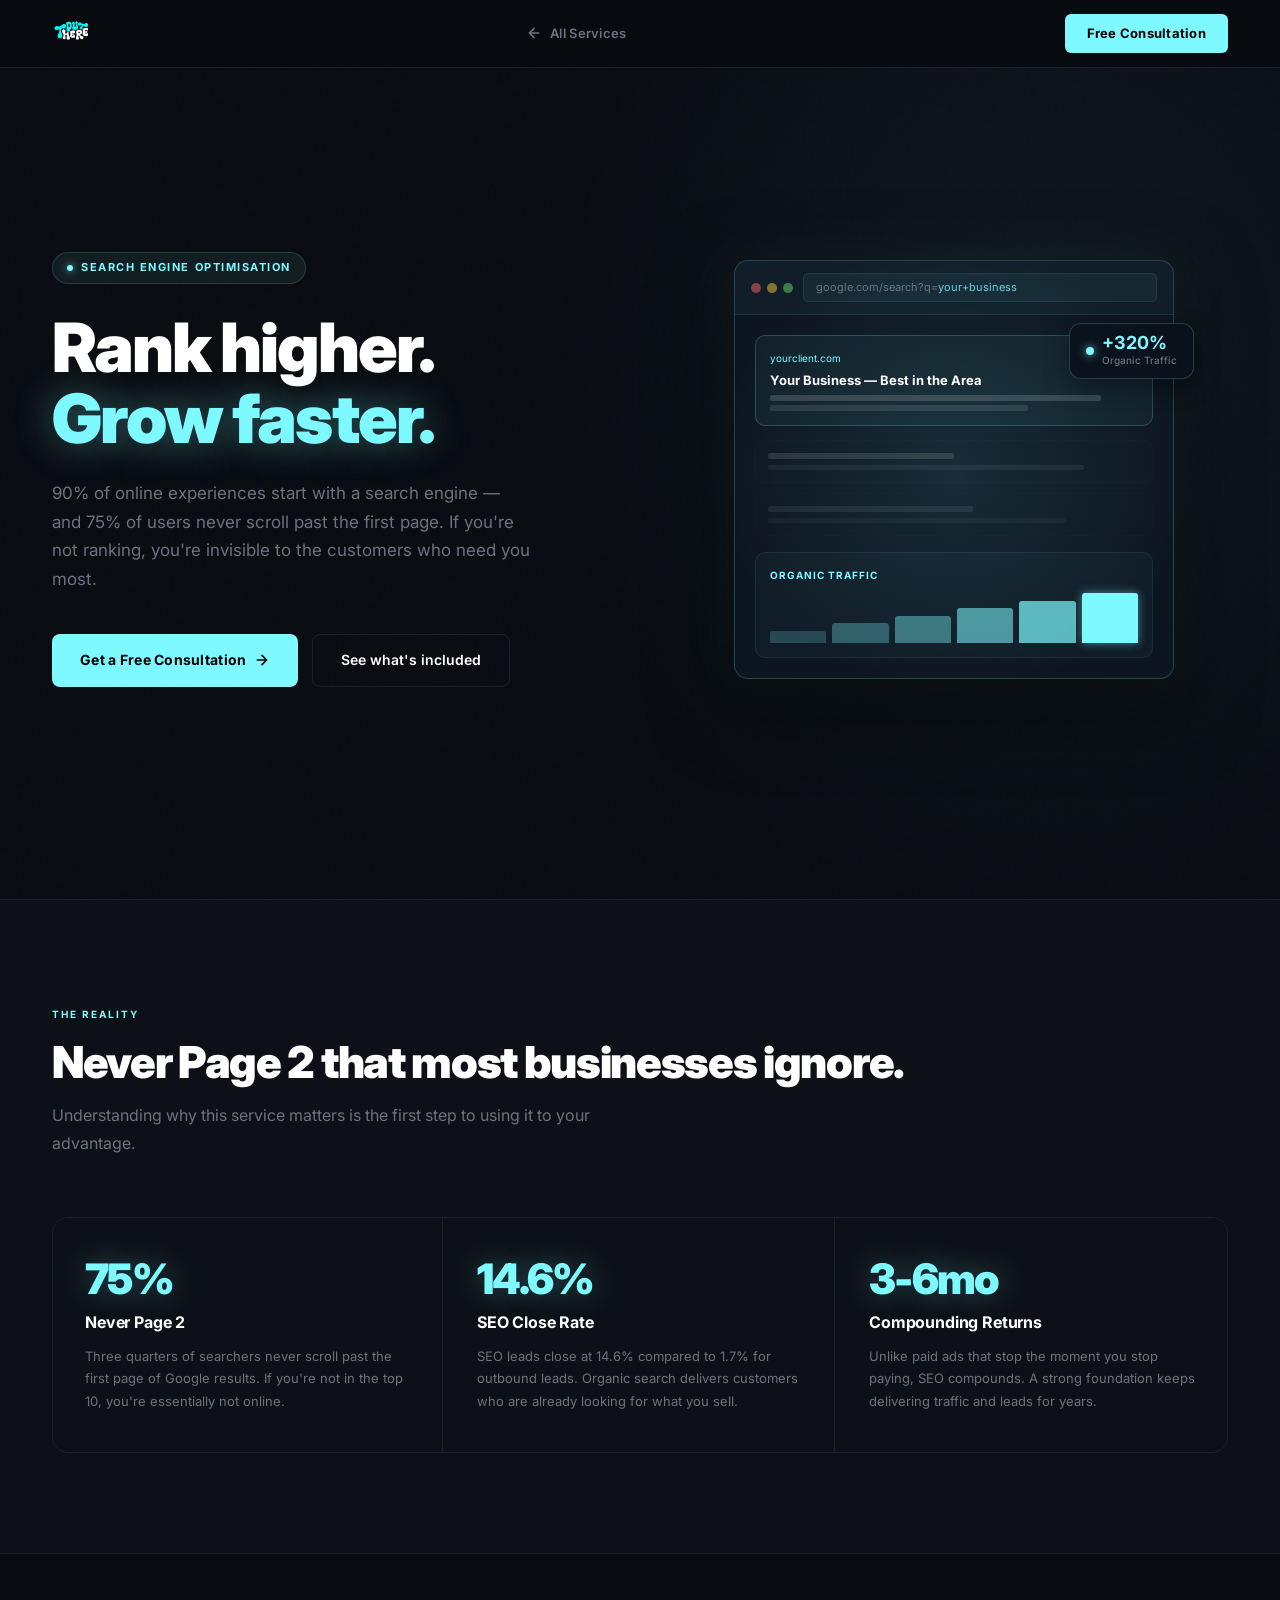
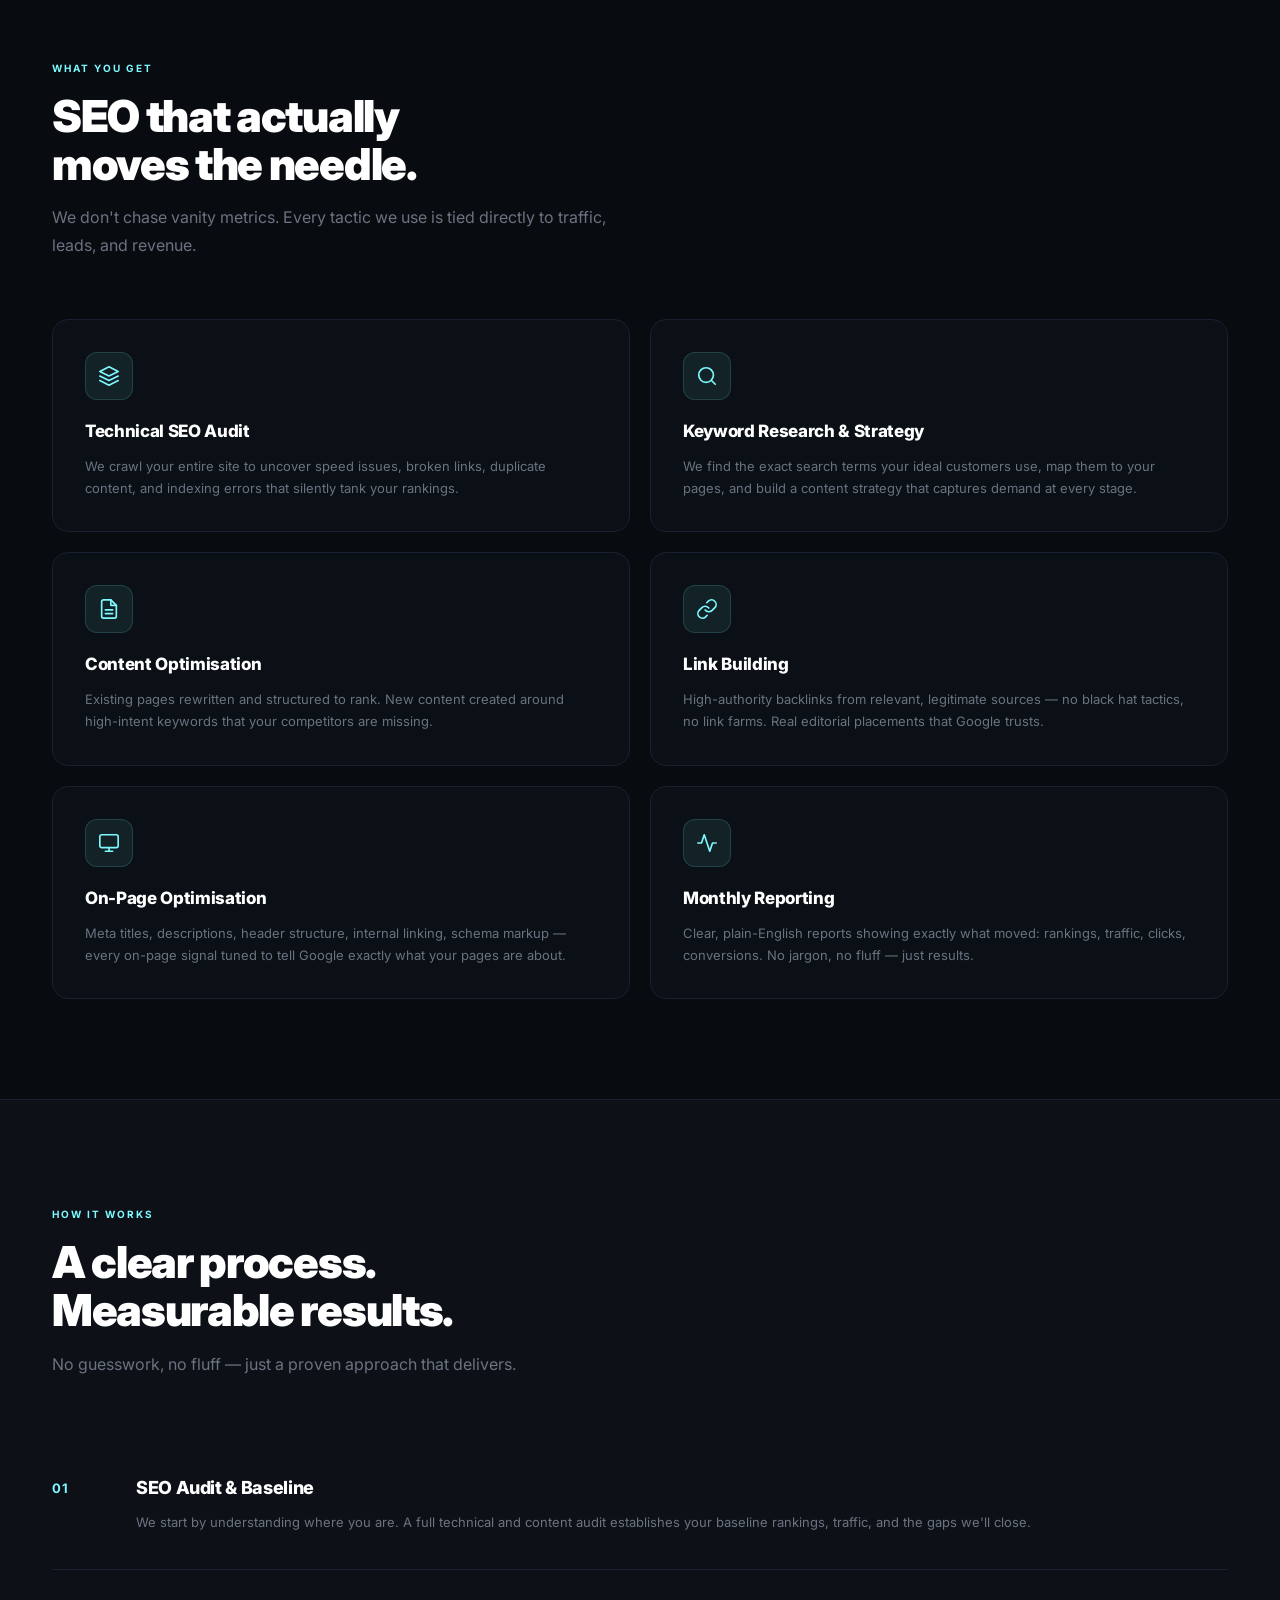
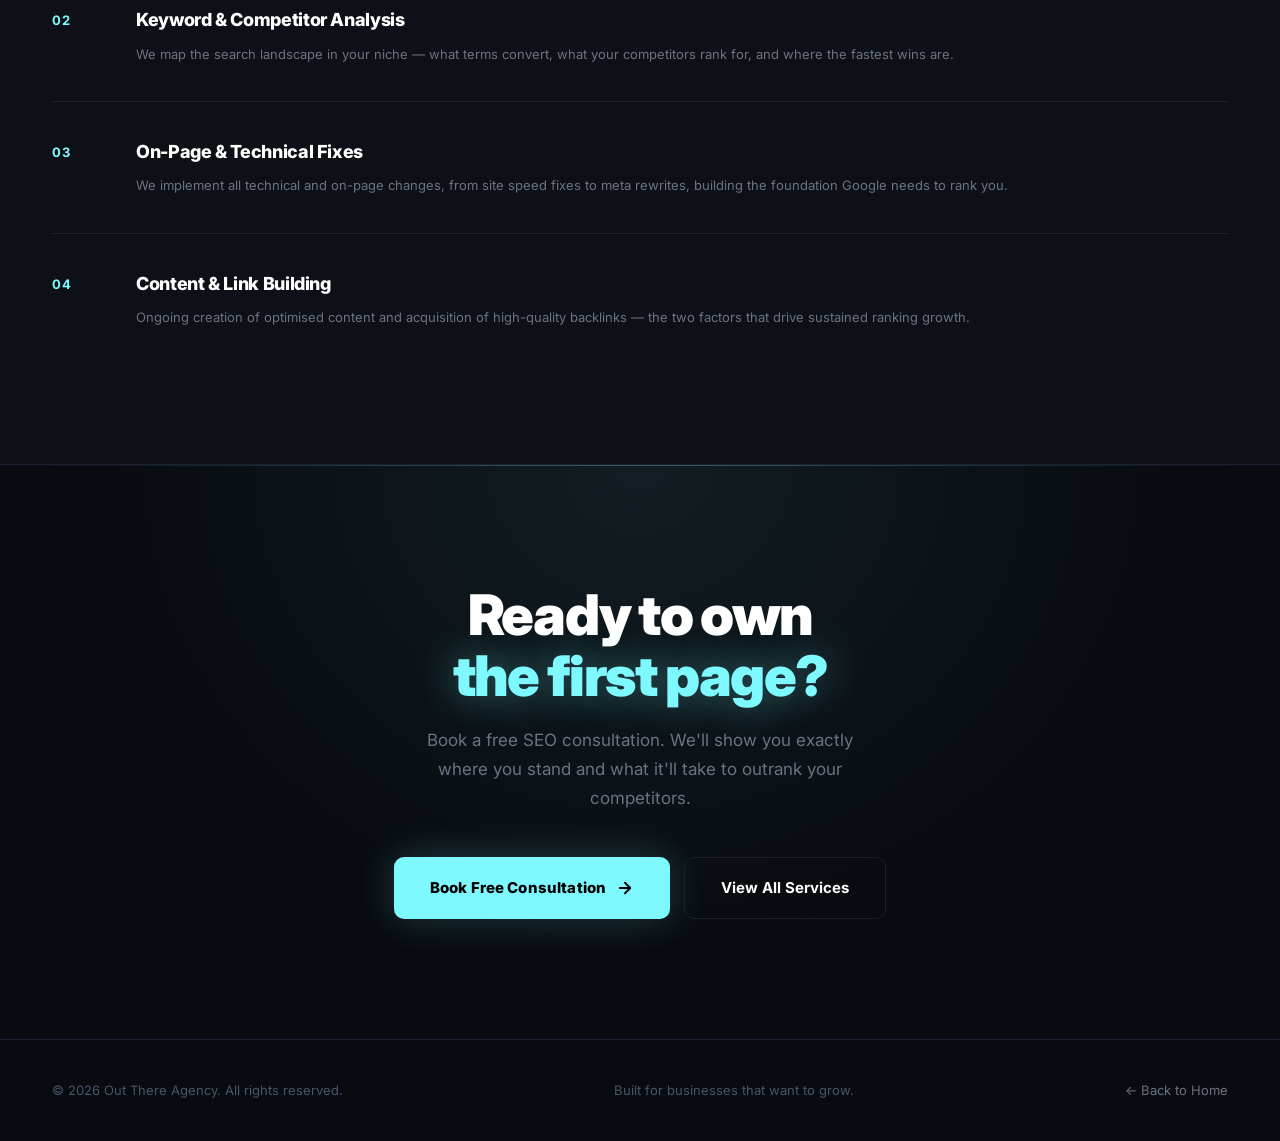
==== seo.html @ db1d182c "Add files via upload added fixed zapier along with services page" ====
<!DOCTYPE html>
<html lang="en">
<head>
  <meta charset="UTF-8" />
  <meta name="viewport" content="width=device-width, initial-scale=1.0" />
  <title>SEO & Search Ranking — Out There Agency</title>
  <meta name="description" content="Dominate Google search results with Out There Agency's SEO services. Technical SEO, content, and link building that compounds over time." />
  <link rel="preconnect" href="https://fonts.googleapis.com" />
  <link rel="preconnect" href="https://fonts.gstatic.com" crossorigin />
  <link href="https://fonts.googleapis.com/css2?family=Inter:wght@300;400;500;600;700;800;900&display=swap" rel="stylesheet" />
  <style>
    *,*::before,*::after{box-sizing:border-box;margin:0;padding:0;}
    :root{
      --bg:#080b10; --bg2:#0d1117; --border:#1a2030;
      --cyan:#7df9ff; --cyan-dim:rgba(125,249,255,0.07); --cyan-mid:rgba(125,249,255,0.15);
      --white:#ffffff; --muted:#4a5568; --muted2:#6b7280;
    }
    html{scroll-behavior:smooth;}
    body{background:var(--bg);color:var(--white);font-family:'Inter',sans-serif;line-height:1.6;overflow-x:hidden;}
    nav{position:fixed;top:0;left:0;right:0;z-index:100;display:flex;align-items:center;justify-content:space-between;padding:0 52px;height:68px;background:rgba(8,11,16,0.85);backdrop-filter:blur(14px);border-bottom:1px solid var(--border);}
    .nav-logo img{height:36px;}
    .nav-back{display:flex;align-items:center;gap:8px;font-size:13px;font-weight:600;color:var(--muted2);text-decoration:none;letter-spacing:0.02em;transition:color .2s;}
    .nav-back:hover{color:var(--cyan);}
    .nav-back svg{transition:transform .2s;}
    .nav-back:hover svg{transform:translateX(-3px);}
    .nav-cta{padding:9px 22px;background:var(--cyan);color:#000;border:none;border-radius:6px;font-size:13px;font-weight:700;cursor:pointer;letter-spacing:0.02em;transition:opacity .2s,transform .2s;text-decoration:none;}
    .nav-cta:hover{opacity:.88;transform:translateY(-1px);}
    .hero{min-height:100vh;display:grid;grid-template-columns:1fr 1fr;align-items:center;padding:120px 52px 80px;position:relative;overflow:hidden;border-bottom:1px solid var(--border);}
    .hero::before{content:'';position:absolute;inset:0;background-image:url("data:image/svg+xml,%3Csvg viewBox='0 0 256 256' xmlns='http://www.w3.org/2000/svg'%3E%3Cfilter id='noise'%3E%3CfeTurbulence type='fractalNoise' baseFrequency='0.9' numOctaves='4' stitchTiles='stitch'/%3E%3C/filter%3E%3Crect width='100%25' height='100%25' filter='url(%23noise)' opacity='0.04'/%3E%3C/svg%3E");pointer-events:none;opacity:.4;}
    .hero-glow{position:absolute;top:-80px;right:0;width:60%;height:120%;background:radial-gradient(ellipse at 70% 40%,rgba(125,249,255,0.06) 0%,transparent 65%);pointer-events:none;}
    .hero-content{position:relative;z-index:2;max-width:560px;}
    .hero-badge{display:inline-flex;align-items:center;gap:8px;padding:6px 14px;background:var(--cyan-dim);border:1px solid var(--cyan-mid);border-radius:99px;font-size:11px;font-weight:700;letter-spacing:0.14em;text-transform:uppercase;color:var(--cyan);margin-bottom:28px;}
    .badge-dot{width:6px;height:6px;border-radius:50%;background:var(--cyan);box-shadow:0 0 8px rgba(125,249,255,.8);animation:bdot 2s ease-in-out infinite;}
    @keyframes bdot{0%,100%{opacity:1;transform:scale(1)}50%{opacity:.4;transform:scale(.7)}}
    .hero h1{font-size:clamp(40px,5.5vw,68px);font-weight:900;line-height:1.05;letter-spacing:-0.03em;margin-bottom:24px;}
    .hero h1 .accent{color:var(--cyan);text-shadow:0 0 40px rgba(125,249,255,.4);}
    .hero-sub{font-size:17px;color:var(--muted2);line-height:1.7;margin-bottom:40px;max-width:480px;}
    .hero-btns{display:flex;gap:14px;flex-wrap:wrap;}
    .btn-primary{display:inline-flex;align-items:center;gap:8px;padding:14px 28px;background:var(--cyan);color:#000;border:none;border-radius:8px;font-size:14px;font-weight:700;cursor:pointer;text-decoration:none;letter-spacing:0.02em;transition:opacity .2s,transform .2s,box-shadow .2s;}
    .btn-primary:hover{opacity:.9;transform:translateY(-2px);box-shadow:0 8px 30px rgba(125,249,255,.3);}
    .btn-secondary{display:inline-flex;align-items:center;gap:8px;padding:14px 28px;background:transparent;color:var(--white);border:1px solid var(--border);border-radius:8px;font-size:14px;font-weight:600;cursor:pointer;text-decoration:none;transition:border-color .2s,color .2s;}
    .btn-secondary:hover{border-color:rgba(125,249,255,.4);color:var(--cyan);}
    .hero-visual{position:relative;z-index:2;display:flex;align-items:center;justify-content:center;padding-left:40px;}
    .section{padding:100px 52px;border-bottom:1px solid var(--border);}
    .section.alt{background:var(--bg2);}
    .sec-label{display:inline-block;font-size:10px;font-weight:700;letter-spacing:0.2em;text-transform:uppercase;color:var(--cyan);margin-bottom:16px;}
    .sec-h2{font-size:clamp(28px,3.5vw,44px);font-weight:900;letter-spacing:-0.03em;line-height:1.1;margin-bottom:16px;}
    .sec-sub{font-size:16px;color:var(--muted2);max-width:560px;line-height:1.7;margin-bottom:60px;}
    .why-grid{display:grid;grid-template-columns:repeat(3,1fr);gap:2px;border:1px solid var(--border);border-radius:16px;overflow:hidden;}
    .why-item{padding:40px 32px;background:var(--bg2);border-right:1px solid var(--border);transition:background .3s;}
    .why-item:last-child{border-right:none;}
    .why-item:hover{background:rgba(125,249,255,.03);}
    .why-num{font-size:42px;font-weight:900;color:var(--cyan);letter-spacing:-0.04em;line-height:1;margin-bottom:10px;text-shadow:0 0 30px rgba(125,249,255,.3);}
    .why-title{font-size:16px;font-weight:700;margin-bottom:10px;letter-spacing:-0.01em;}
    .why-desc{font-size:13px;color:var(--muted2);line-height:1.7;}
    .features-grid{display:grid;grid-template-columns:repeat(2,1fr);gap:20px;}
    .feature-card{padding:32px;background:rgba(125,249,255,.02);border:1px solid var(--border);border-radius:16px;transition:border-color .3s,background .3s;}
    .feature-card:hover{border-color:rgba(125,249,255,.2);background:rgba(125,249,255,.04);}
    .feature-icon{width:48px;height:48px;border-radius:12px;background:rgba(125,249,255,.08);border:1px solid rgba(125,249,255,.15);display:flex;align-items:center;justify-content:center;margin-bottom:18px;}
    .feature-icon svg{width:22px;height:22px;stroke:var(--cyan);}
    .feature-title{font-size:17px;font-weight:800;margin-bottom:10px;letter-spacing:-0.02em;}
    .feature-desc{font-size:13px;color:var(--muted2);line-height:1.7;}
    .process-steps{display:flex;flex-direction:column;gap:0;}
    .process-step{display:grid;grid-template-columns:60px 1fr;gap:24px;padding:36px 0;border-bottom:1px solid var(--border);align-items:start;}
    .process-step:last-child{border-bottom:none;}
    .step-num{font-size:13px;font-weight:700;color:var(--cyan);letter-spacing:0.1em;padding-top:4px;}
    .step-title{font-size:18px;font-weight:800;margin-bottom:8px;letter-spacing:-0.02em;}
    .step-desc{font-size:13px;color:var(--muted2);line-height:1.7;}
    .cta-section{padding:120px 52px;text-align:center;position:relative;overflow:hidden;}
    .cta-section::before{content:'';position:absolute;inset:0;background:radial-gradient(ellipse at 50% 0%,rgba(125,249,255,.08) 0%,transparent 60%);pointer-events:none;}
    .cta-section::after{content:'';position:absolute;top:0;left:0;right:0;height:1px;background:linear-gradient(90deg,transparent,rgba(125,249,255,.3),transparent);}
    .cta-section h2{font-size:clamp(32px,4.5vw,56px);font-weight:900;letter-spacing:-0.03em;line-height:1.08;margin-bottom:20px;position:relative;z-index:1;}
    .cta-section h2 .accent{color:var(--cyan);text-shadow:0 0 40px rgba(125,249,255,.4);}
    .cta-section p{font-size:17px;color:var(--muted2);max-width:480px;margin:0 auto 44px;line-height:1.7;position:relative;z-index:1;}
    .cta-btns{display:flex;gap:14px;justify-content:center;flex-wrap:wrap;position:relative;z-index:1;}
    .btn-big{display:inline-flex;align-items:center;gap:10px;padding:18px 36px;background:var(--cyan);color:#000;border:none;border-radius:10px;font-size:15px;font-weight:800;cursor:pointer;text-decoration:none;letter-spacing:0.01em;transition:opacity .2s,transform .2s,box-shadow .2s;box-shadow:0 0 40px rgba(125,249,255,.2);}
    .btn-big:hover{opacity:.88;transform:translateY(-3px);box-shadow:0 12px 40px rgba(125,249,255,.35);}
    .btn-big-ghost{display:inline-flex;align-items:center;gap:10px;padding:18px 36px;background:transparent;color:var(--white);border:1px solid var(--border);border-radius:10px;font-size:15px;font-weight:700;cursor:pointer;text-decoration:none;transition:border-color .2s,color .2s;}
    .btn-big-ghost:hover{border-color:rgba(125,249,255,.3);color:var(--cyan);}
    footer{padding:40px 52px;border-top:1px solid var(--border);display:flex;align-items:center;justify-content:space-between;font-size:13px;color:var(--muted);}
    footer a{color:var(--muted2);text-decoration:none;transition:color .2s;}
    footer a:hover{color:var(--cyan);}
    .rv{opacity:0;transform:translateY(24px);transition:opacity .6s ease,transform .6s ease;}
    .rv.visible{opacity:1;transform:translateY(0);}
    .rv-d1{transition-delay:.1s;} .rv-d2{transition-delay:.2s;} .rv-d3{transition-delay:.3s;} .rv-d4{transition-delay:.4s;}
    @media(max-width:900px){
      nav{padding:0 24px;}
      .hero{grid-template-columns:1fr;padding:100px 24px 60px;}
      .hero-visual{display:none;}
      .section{padding:70px 24px;}
      .why-grid{grid-template-columns:1fr;}
      .why-item{border-right:none;border-bottom:1px solid var(--border);}
      .why-item:last-child{border-bottom:none;}
      .features-grid{grid-template-columns:1fr;}
      .cta-section{padding:80px 24px;}
      footer{flex-direction:column;gap:12px;text-align:center;padding:32px 24px;}
    }

    /* ── LEAD MODAL ─────────────────────────────────── */
    #lead-overlay {
      position: fixed; inset: 0; z-index: 99500;
      background: rgba(4,7,12,.78);
      backdrop-filter: blur(8px); -webkit-backdrop-filter: blur(8px);
      display: none; align-items: center; justify-content: center;
      padding: 24px; opacity: 0; transition: opacity .28s ease;
    }
    #lead-overlay.vis { display: flex; opacity: 1; }
    .lead-modal {
      width: 100%; max-width: 520px;
      background: var(--bg2); border: 1px solid var(--border);
      border-radius: 14px; padding: 36px 34px 30px; position: relative;
      box-shadow: 0 30px 80px rgba(0,0,0,.6), 0 0 0 1px rgba(125,249,255,.05);
      transform: translateY(18px) scale(.97); opacity: 0;
      transition: transform .32s cubic-bezier(.34,1.56,.64,1) .04s, opacity .32s ease .04s;
      max-height: 90vh; overflow-y: auto;
    }
    #lead-overlay.vis .lead-modal { transform: translateY(0) scale(1); opacity: 1; }
    .lead-close {
      position: absolute; top: 14px; right: 14px;
      width: 34px; height: 34px; border-radius: 8px;
      background: transparent; border: 1px solid var(--border);
      color: var(--muted2); cursor: pointer;
      display: flex; align-items: center; justify-content: center;
      transition: border-color .2s, color .2s, transform .2s;
    }
    .lead-close:hover { border-color: var(--cyan); color: var(--cyan); transform: rotate(90deg); }
    .lead-label { font-size:11px; font-weight:700; letter-spacing:.09em; text-transform:uppercase; color:var(--cyan); margin-bottom:12px; display:block; }
    .lead-title { font-size:clamp(24px,3vw,30px); font-weight:900; letter-spacing:-0.03em; line-height:1.1; color:var(--white); margin-bottom:8px; }
    .lead-sub   { font-size:14px; color:var(--muted2); line-height:1.6; margin-bottom:26px; }
    .lead-form  { display:flex; flex-direction:column; gap:16px; }
    .lead-field { display:flex; flex-direction:column; gap:6px; }
    .lead-field label { font-size:11px; font-weight:700; letter-spacing:.07em; text-transform:uppercase; color:var(--muted2); }
    .lead-field input, .lead-field select {
      width:100%; background:var(--bg); color:var(--white);
      border:1px solid var(--border); border-radius:8px;
      padding:12px 14px; font-size:14px; font-family:inherit; outline:none;
      transition:border-color .22s, box-shadow .22s;
    }
    .lead-field select {
      appearance:none; -webkit-appearance:none;
      background-image:linear-gradient(45deg,transparent 50%,var(--cyan) 50%),linear-gradient(135deg,var(--cyan) 50%,transparent 50%);
      background-position:calc(100% - 18px) 50%,calc(100% - 13px) 50%;
      background-size:5px 5px,5px 5px; background-repeat:no-repeat; padding-right:36px;
    }
    .lead-field input:focus, .lead-field select:focus { border-color:var(--cyan); box-shadow:0 0 0 3px rgba(125,249,255,.12); }
    .lead-field input::placeholder { color:#2f4150; }
    .lead-submit {
      margin-top:6px; background:var(--cyan); color:var(--bg);
      font-size:14px; font-weight:700; letter-spacing:.05em;
      padding:15px 28px; border-radius:8px; border:none; cursor:pointer; width:100%;
      display:inline-flex; align-items:center; justify-content:center; gap:9px;
      transition:transform .22s, box-shadow .22s, opacity .22s;
    }
    .lead-submit:hover { transform:translateY(-2px); box-shadow:0 12px 36px rgba(125,249,255,.28); }
    .lead-submit:disabled { opacity:.65; cursor:not-allowed; transform:none; }
    .lead-success { text-align:center; padding:24px 4px 12px; display:flex; flex-direction:column; align-items:center; justify-content:center; }
    .lead-success .check {
      width:64px; height:64px; border-radius:50%;
      background:rgba(125,249,255,.08); border:1.5px solid rgba(125,249,255,.4);
      display:flex; align-items:center; justify-content:center;
      margin:0 auto 28px; color:var(--cyan);
      box-shadow:0 0 32px rgba(125,249,255,.18);
      animation:checkPop .45s cubic-bezier(.34,1.56,.64,1) both;
    }
    @keyframes checkPop { from{transform:scale(0);opacity:0} to{transform:scale(1);opacity:1} }
    .lead-success .ty-line {
      font-weight:900; letter-spacing:-0.04em; line-height:1;
      background:linear-gradient(135deg,var(--cyan) 0%,#a8f7ff 50%,var(--cyan) 100%);
      -webkit-background-clip:text; -webkit-text-fill-color:transparent; background-clip:text;
      animation:tySlide .5s cubic-bezier(.34,1.56,.64,1) .15s both;
    }
    .lead-success .ty-big   { font-size:clamp(52px,12vw,72px); display:block; }
    .lead-success .ty-small { font-size:clamp(18px,4vw,22px); display:block; margin-top:4px; }
    @keyframes tySlide { from{transform:translateY(18px);opacity:0} to{transform:translateY(0);opacity:1} }
    .lead-success .ty-sub { color:var(--muted2); font-size:14px; margin-top:18px; letter-spacing:.01em; animation:tySlide .5s ease .35s both; }
    .lead-success .ty-dot { color:var(--cyan); -webkit-text-fill-color:var(--cyan); }
  </style>
</head>
<body>

  <div id="lead-overlay" role="dialog" aria-modal="true" aria-labelledby="lead-title" aria-hidden="true">
    <div class="lead-modal">
      <button type="button" class="lead-close" id="lead-close" aria-label="Close form">
        <svg width="14" height="14" viewBox="0 0 24 24" fill="none" stroke="currentColor" stroke-width="2.5" stroke-linecap="round" stroke-linejoin="round"><path d="M18 6L6 18M6 6l12 12"/></svg>
      </button>
      <span class="lead-label">Free Consultation</span>
      <h3 class="lead-title" id="lead-title">Let's talk.</h3>
      <p class="lead-sub">Tell us about your project and we'll be in touch within 24 hours.</p>
      <form class="lead-form" id="lead-form" novalidate>
        <div class="lead-field"><label for="lead-name">Full name</label><input id="lead-name" name="name" type="text" autocomplete="name" required placeholder="Your full name" /></div>
        <div class="lead-field"><label for="lead-phone">Phone number</label><input id="lead-phone" name="phone" type="tel" autocomplete="tel" required placeholder="+1 555 000 0000" /></div>
        <div class="lead-field"><label for="lead-email">Email</label><input id="lead-email" name="email" type="email" autocomplete="email" required placeholder="you@company.com" /></div>
        <div class="lead-field">
          <label for="lead-service">Service you're looking for</label>
          <select id="lead-service" name="service" required>
            <option value="" disabled selected>Select a service…</option>
            <option>Website Development</option>
            <option>SEO</option>
            <option>Google My Business Profile</option>
            <option>SMM</option>
            <option>Brand Design</option>
          </select>
        </div>
        <button type="submit" class="lead-submit" id="lead-submit">Send inquiry <svg width="16" height="16" viewBox="0 0 24 24" fill="none" stroke="currentColor" stroke-width="2.5" stroke-linecap="round" stroke-linejoin="round"><path d="M5 12h14M12 5l7 7-7 7"/></svg></button>
      </form>
      <div class="lead-success" id="lead-success" style="display:none;">
        <div class="check"><svg width="28" height="28" viewBox="0 0 24 24" fill="none" stroke="currentColor" stroke-width="2.5" stroke-linecap="round" stroke-linejoin="round"><path d="M20 6L9 17l-5-5"/></svg></div>
        <span class="ty-line ty-big">THANK<span class="ty-dot">.</span></span>
        <span class="ty-line ty-small">YOU<span class="ty-dot">.</span></span>
        <p class="ty-sub">We'll reach out within 24 hours.</p>
      </div>
    </div>
  </div>

  <nav>
    <a href="index.html" class="nav-logo"><img src="outthere-logo.png" alt="OUT.THERE" /></a>
    <a href="index.html#services" class="nav-back">
      <svg width="16" height="16" viewBox="0 0 24 24" fill="none" stroke="currentColor" stroke-width="2.5" stroke-linecap="round" stroke-linejoin="round"><path d="M19 12H5M12 5l-7 7 7 7"/></svg>
      All Services
    </a>
    <a href="#" class="nav-cta" data-open-lead>Free Consultation</a>
  </nav>

  <section class="hero">
    <div class="hero-glow"></div>
    <div class="hero-content">
      <div class="hero-badge rv"><span class="badge-dot"></span>Search Engine Optimisation</div>
      <h1 class="rv rv-d1">Rank higher.<br><span class="accent">Grow faster.</span></h1>
      <p class="hero-sub rv rv-d2">90% of online experiences start with a search engine — and 75% of users never scroll past the first page. If you're not ranking, you're invisible to the customers who need you most.</p>
      <div class="hero-btns rv rv-d3">
        <a href="#" class="btn-primary" data-open-lead>Get a Free Consultation <svg width="16" height="16" viewBox="0 0 24 24" fill="none" stroke="currentColor" stroke-width="2.5" stroke-linecap="round" stroke-linejoin="round"><path d="M5 12h14M12 5l7 7-7 7"/></svg></a>
        <a href="#features" class="btn-secondary">See what's included</a>
      </div>
    </div>
    <div class="hero-visual rv rv-d2">
    <div style="position:relative;width:100%;max-width:440px;">
      <div style="position:absolute;inset:-40px;background:radial-gradient(ellipse at center,rgba(125,249,255,.1) 0%,transparent 65%);animation:glowPulse 4s ease-in-out infinite;pointer-events:none;"></div>
      <style>@keyframes glowPulse{0%,100%{opacity:.6;transform:scale(1)}50%{opacity:1;transform:scale(1.04)}}</style>
      <div style="background:#0d1520;border:1px solid rgba(125,249,255,.2);border-radius:14px;overflow:hidden;box-shadow:0 24px 80px rgba(0,0,0,.6),0 0 60px rgba(125,249,255,.08);animation:browserFloat 6s ease-in-out infinite;">
        <style>@keyframes browserFloat{0%,100%{transform:translateY(0) rotateX(2deg) rotateY(-3deg)}50%{transform:translateY(-16px) rotateX(-1deg) rotateY(1deg)}}</style>
        <div style="padding:12px 16px;background:rgba(125,249,255,.04);border-bottom:1px solid rgba(125,249,255,.1);display:flex;align-items:center;gap:10px;">
          <div style="display:flex;gap:6px;"><div style="width:10px;height:10px;border-radius:50%;background:rgba(255,100,100,.5);"></div><div style="width:10px;height:10px;border-radius:50%;background:rgba(255,200,50,.5);"></div><div style="width:10px;height:10px;border-radius:50%;background:rgba(100,220,100,.5);"></div></div>
          <div style="flex:1;background:rgba(125,249,255,.05);border:1px solid rgba(125,249,255,.08);border-radius:5px;padding:5px 12px;font-size:11px;color:#6b7280;">google.com/search?q=<span style="color:#7df9ff;opacity:.8;">your+business</span></div>
        </div>
        <div style="padding:20px;">
          <!-- Rank 1 result -->
          <div style="margin-bottom:14px;padding:14px;background:rgba(125,249,255,.05);border:1px solid rgba(125,249,255,.2);border-radius:10px;position:relative;">
            <div style="position:absolute;top:10px;right:10px;font-size:9px;font-weight:700;color:#7df9ff;letter-spacing:.1em;background:rgba(125,249,255,.1);padding:3px 8px;border-radius:99px;">#1</div>
            <div style="font-size:10px;color:#7df9ff;margin-bottom:4px;">yourclient.com</div>
            <div style="font-size:13px;font-weight:700;color:#fff;margin-bottom:4px;">Your Business — Best in the Area</div>
            <div style="height:6px;background:rgba(255,255,255,.15);border-radius:2px;width:90%;margin-bottom:4px;"></div>
            <div style="height:6px;background:rgba(255,255,255,.1);border-radius:2px;width:70%;"></div>
          </div>
          <!-- Rank 2-3 greyed -->
          <div style="margin-bottom:10px;padding:12px;border:1px solid rgba(255,255,255,.05);border-radius:10px;opacity:.4;">
            <div style="height:6px;background:rgba(255,255,255,.3);border-radius:2px;width:50%;margin-bottom:6px;"></div>
            <div style="height:5px;background:rgba(255,255,255,.15);border-radius:2px;width:85%;"></div>
          </div>
          <div style="padding:12px;border:1px solid rgba(255,255,255,.05);border-radius:10px;opacity:.25;">
            <div style="height:6px;background:rgba(255,255,255,.3);border-radius:2px;width:55%;margin-bottom:6px;"></div>
            <div style="height:5px;background:rgba(255,255,255,.15);border-radius:2px;width:80%;"></div>
          </div>
          <!-- Traffic chart -->
          <div style="margin-top:16px;padding:14px;background:rgba(125,249,255,.03);border:1px solid rgba(125,249,255,.08);border-radius:10px;">
            <div style="font-size:10px;color:#7df9ff;margin-bottom:10px;font-weight:700;letter-spacing:.1em;">ORGANIC TRAFFIC</div>
            <div style="display:flex;align-items:flex-end;gap:6px;height:50px;">
              <div style="flex:1;background:rgba(125,249,255,.2);border-radius:3px 3px 0 0;height:25%;animation:barGrow 1s ease .1s both;"></div>
              <div style="flex:1;background:rgba(125,249,255,.3);border-radius:3px 3px 0 0;height:40%;animation:barGrow 1s ease .2s both;"></div>
              <div style="flex:1;background:rgba(125,249,255,.4);border-radius:3px 3px 0 0;height:55%;animation:barGrow 1s ease .3s both;"></div>
              <div style="flex:1;background:rgba(125,249,255,.55);border-radius:3px 3px 0 0;height:70%;animation:barGrow 1s ease .4s both;"></div>
              <div style="flex:1;background:rgba(125,249,255,.7);border-radius:3px 3px 0 0;height:85%;animation:barGrow 1s ease .5s both;"></div>
              <div style="flex:1;background:#7df9ff;border-radius:3px 3px 0 0;height:100%;animation:barGrow 1s ease .6s both;box-shadow:0 0 10px rgba(125,249,255,.5);"></div>
            </div>
            <style>@keyframes barGrow{from{transform:scaleY(0);transform-origin:bottom}to{transform:scaleY(1);transform-origin:bottom}}</style>
          </div>
        </div>
      </div>
      <!-- Floating badge -->
      <div style="position:absolute;top:15%;right:-20px;display:flex;align-items:center;gap:8px;padding:10px 16px;background:rgba(10,18,28,.92);border:1px solid rgba(125,249,255,.2);border-radius:12px;backdrop-filter:blur(8px);font-size:12px;font-weight:700;white-space:nowrap;box-shadow:0 8px 24px rgba(0,0,0,.4);animation:mbFloat 5s ease-in-out infinite;">
        <div style="width:8px;height:8px;border-radius:50%;background:#7df9ff;box-shadow:0 0 8px rgba(125,249,255,.8);animation:bdot 2s ease-in-out infinite;"></div>
        <div><div style="font-size:18px;color:#7df9ff;line-height:1;">+320%</div><div style="color:#6b7280;font-size:10px;font-weight:500;">Organic Traffic</div></div>
      </div>
      <style>@keyframes mbFloat{0%,100%{transform:translateY(0)}50%{transform:translateY(-8px)}}</style>
    </div></div>
  </section>

  <section class="section alt">
    <div class="sec-label rv">The Reality</div>
    <h2 class="sec-h2 rv rv-d1">Never Page 2 that most businesses ignore.</h2>
    <p class="sec-sub rv rv-d2">Understanding why this service matters is the first step to using it to your advantage.</p>
    <div class="why-grid">
      <div class="why-item rv rv-d1"><div class="why-num">75%</div><div class="why-title">Never Page 2</div><p class="why-desc">Three quarters of searchers never scroll past the first page of Google results. If you're not in the top 10, you're essentially not online.</p></div>
      <div class="why-item rv rv-d2"><div class="why-num">14.6%</div><div class="why-title">SEO Close Rate</div><p class="why-desc">SEO leads close at 14.6% compared to 1.7% for outbound leads. Organic search delivers customers who are already looking for what you sell.</p></div>
      <div class="why-item rv rv-d3"><div class="why-num">3-6mo</div><div class="why-title">Compounding Returns</div><p class="why-desc">Unlike paid ads that stop the moment you stop paying, SEO compounds. A strong foundation keeps delivering traffic and leads for years.</p></div>
    </div>
  </section>

  <section class="section" id="features">
    <div class="sec-label rv">What You Get</div>
    <h2 class="sec-h2 rv rv-d1">SEO that actually<br>moves the needle.</h2>
    <p class="sec-sub rv rv-d2">We don't chase vanity metrics. Every tactic we use is tied directly to traffic, leads, and revenue.</p>
    <div class="features-grid">
      <div class="feature-card rv rv-d1">
        <div class="feature-icon"><svg viewBox="0 0 24 24" fill="none" stroke-width="1.8" stroke-linecap="round" stroke-linejoin="round"><path d="M12 2L2 7l10 5 10-5-10-5z"/><path d="M2 17l10 5 10-5M2 12l10 5 10-5"/></svg></div>
        <div class="feature-title">Technical SEO Audit</div>
        <p class="feature-desc">We crawl your entire site to uncover speed issues, broken links, duplicate content, and indexing errors that silently tank your rankings.</p>
      </div>
      <div class="feature-card rv rv-d2">
        <div class="feature-icon"><svg viewBox="0 0 24 24" fill="none" stroke-width="1.8" stroke-linecap="round" stroke-linejoin="round"><circle cx="11" cy="11" r="8"/><path d="M21 21l-4.35-4.35"/></svg></div>
        <div class="feature-title">Keyword Research & Strategy</div>
        <p class="feature-desc">We find the exact search terms your ideal customers use, map them to your pages, and build a content strategy that captures demand at every stage.</p>
      </div>
      <div class="feature-card rv rv-d3">
        <div class="feature-icon"><svg viewBox="0 0 24 24" fill="none" stroke-width="1.8" stroke-linecap="round" stroke-linejoin="round"><path d="M14 2H6a2 2 0 00-2 2v16a2 2 0 002 2h12a2 2 0 002-2V8z"/><polyline points="14 2 14 8 20 8"/><line x1="16" y1="13" x2="8" y2="13"/><line x1="16" y1="17" x2="8" y2="17"/></svg></div>
        <div class="feature-title">Content Optimisation</div>
        <p class="feature-desc">Existing pages rewritten and structured to rank. New content created around high-intent keywords that your competitors are missing.</p>
      </div>
      <div class="feature-card rv rv-d4">
        <div class="feature-icon"><svg viewBox="0 0 24 24" fill="none" stroke-width="1.8" stroke-linecap="round" stroke-linejoin="round"><path d="M10 13a5 5 0 007.54.54l3-3a5 5 0 00-7.07-7.07l-1.72 1.71"/><path d="M14 11a5 5 0 00-7.54-.54l-3 3a5 5 0 007.07 7.07l1.71-1.71"/></svg></div>
        <div class="feature-title">Link Building</div>
        <p class="feature-desc">High-authority backlinks from relevant, legitimate sources — no black hat tactics, no link farms. Real editorial placements that Google trusts.</p>
      </div>
      <div class="feature-card rv rv-d1">
        <div class="feature-icon"><svg viewBox="0 0 24 24" fill="none" stroke-width="1.8" stroke-linecap="round" stroke-linejoin="round"><rect x="2" y="3" width="20" height="14" rx="2"/><path d="M8 21h8M12 17v4"/></svg></div>
        <div class="feature-title">On-Page Optimisation</div>
        <p class="feature-desc">Meta titles, descriptions, header structure, internal linking, schema markup — every on-page signal tuned to tell Google exactly what your pages are about.</p>
      </div>
      <div class="feature-card rv rv-d2">
        <div class="feature-icon"><svg viewBox="0 0 24 24" fill="none" stroke-width="1.8" stroke-linecap="round" stroke-linejoin="round"><polyline points="22 12 18 12 15 21 9 3 6 12 2 12"/></svg></div>
        <div class="feature-title">Monthly Reporting</div>
        <p class="feature-desc">Clear, plain-English reports showing exactly what moved: rankings, traffic, clicks, conversions. No jargon, no fluff — just results.</p>
      </div></div>
  </section>

  <section class="section alt">
    <div class="sec-label rv">How It Works</div>
    <h2 class="sec-h2 rv rv-d1">A clear process.<br>Measurable results.</h2>
    <p class="sec-sub rv rv-d2">No guesswork, no fluff — just a proven approach that delivers.</p>
    <div class="process-steps">
      <div class="process-step rv rv-d1">
        <div class="step-num">01</div>
        <div><div class="step-title">SEO Audit & Baseline</div><p class="step-desc">We start by understanding where you are. A full technical and content audit establishes your baseline rankings, traffic, and the gaps we'll close.</p></div>
      </div>
      <div class="process-step rv rv-d2">
        <div class="step-num">02</div>
        <div><div class="step-title">Keyword & Competitor Analysis</div><p class="step-desc">We map the search landscape in your niche — what terms convert, what your competitors rank for, and where the fastest wins are.</p></div>
      </div>
      <div class="process-step rv rv-d3">
        <div class="step-num">03</div>
        <div><div class="step-title">On-Page & Technical Fixes</div><p class="step-desc">We implement all technical and on-page changes, from site speed fixes to meta rewrites, building the foundation Google needs to rank you.</p></div>
      </div>
      <div class="process-step rv rv-d4">
        <div class="step-num">04</div>
        <div><div class="step-title">Content & Link Building</div><p class="step-desc">Ongoing creation of optimised content and acquisition of high-quality backlinks — the two factors that drive sustained ranking growth.</p></div>
      </div></div>
  </section>

  <section class="cta-section" id="cta">
    <h2 class="rv">Ready to own<br><span class="accent">the first page?</span></h2>
    <p class="rv rv-d1">Book a free SEO consultation. We'll show you exactly where you stand and what it'll take to outrank your competitors.</p>
    <div class="cta-btns rv rv-d2">
      <a href="#" class="btn-big" data-open-lead>Book Free Consultation <svg width="18" height="18" viewBox="0 0 24 24" fill="none" stroke="currentColor" stroke-width="2.5" stroke-linecap="round" stroke-linejoin="round"><path d="M5 12h14M12 5l7 7-7 7"/></svg></a>
      <a href="index.html#services" class="btn-big-ghost">View All Services</a>
    </div>
  </section>

  <footer>
    <span>© 2026 Out There Agency. All rights reserved.</span>
    <span>Built for businesses that want to grow.</span>
    <a href="index.html">← Back to Home</a>
  </footer>

  <script>
    (() => {
      const revealEls = document.querySelectorAll('.rv');
      const obs = new IntersectionObserver(entries => {
        entries.forEach(e => { if(e.isIntersecting){ e.target.classList.add('visible'); obs.unobserve(e.target); } });
      }, { threshold: 0.12 });
      revealEls.forEach(el => obs.observe(el));

      const leadOverlay = document.getElementById('lead-overlay');
      const leadClose   = document.getElementById('lead-close');
      const leadForm    = document.getElementById('lead-form');
      const leadSuccess = document.getElementById('lead-success');
      const leadSubmit  = document.getElementById('lead-submit');
      function openLead() {
        leadOverlay.classList.add('vis'); leadOverlay.setAttribute('aria-hidden','false');
        document.body.style.overflow='hidden';
        setTimeout(()=>{const f=document.getElementById('lead-name');f&&f.focus();},80);
      }
      function closeLead() {
        leadOverlay.classList.remove('vis'); leadOverlay.setAttribute('aria-hidden','true');
        document.body.style.overflow='';
        setTimeout(()=>{
          if(leadForm&&leadSuccess){
            leadForm.style.display=''; leadSuccess.style.display='none'; leadForm.reset();
            if(leadSubmit){leadSubmit.disabled=false;leadSubmit.innerHTML='Send inquiry <svg width="16" height="16" viewBox="0 0 24 24" fill="none" stroke="currentColor" stroke-width="2.5" stroke-linecap="round" stroke-linejoin="round"><path d="M5 12h14M12 5l7 7-7 7"/></svg>';}
          }
        },320);
      }
      document.querySelectorAll('[data-open-lead]').forEach(btn=>btn.addEventListener('click',e=>{e.preventDefault();openLead();}));
      leadClose&&leadClose.addEventListener('click',closeLead);
      leadOverlay&&leadOverlay.addEventListener('click',e=>{if(e.target===leadOverlay)closeLead();});
      document.addEventListener('keydown',e=>{if(e.key==='Escape'&&leadOverlay.classList.contains('vis'))closeLead();});
      if(leadForm){
        function handleSubmit(e){
          e.preventDefault(); e.stopPropagation();
          const name=(leadForm.querySelector('[name="name"]').value||'').trim();
          const phone=(leadForm.querySelector('[name="phone"]').value||'').trim();
          const email=(leadForm.querySelector('[name="email"]').value||'').trim();
          const service=(leadForm.querySelector('[name="service"]').value||'').trim();
          if(!name||!phone||!email||!service)return;
          leadSubmit.disabled=true; leadSubmit.textContent='Sending…';
          const p=new URLSearchParams();
          p.append('Full name',name); p.append('email',email);
          p.append('Phone number',phone); p.append('service',service);
          fetch('https://hooks.zapier.com/hooks/catch/27783208/4bdybdv/',{method:'POST',body:p})
          .finally(()=>{leadForm.style.display='none';leadSuccess.style.display='block';});
        }
        leadForm.addEventListener('submit',handleSubmit);
      }
    })();
  </script>
</body>
</html>
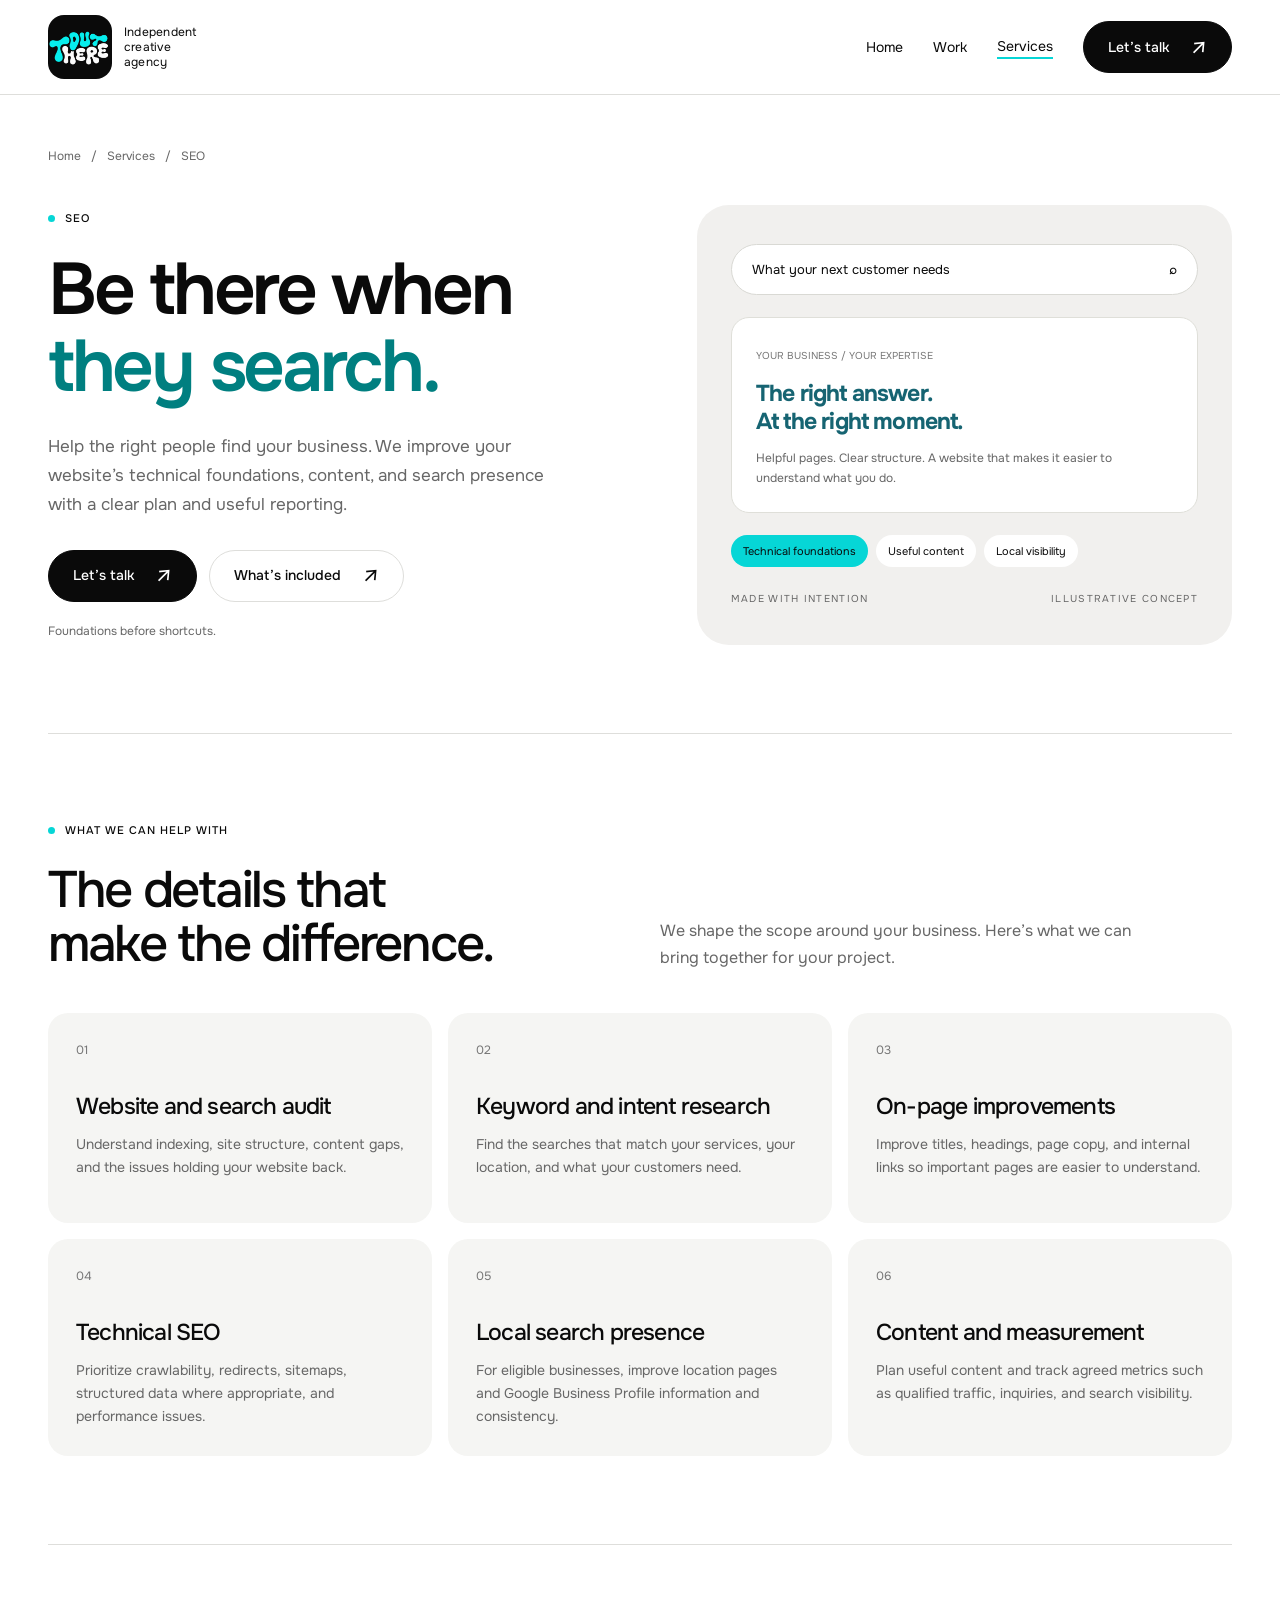
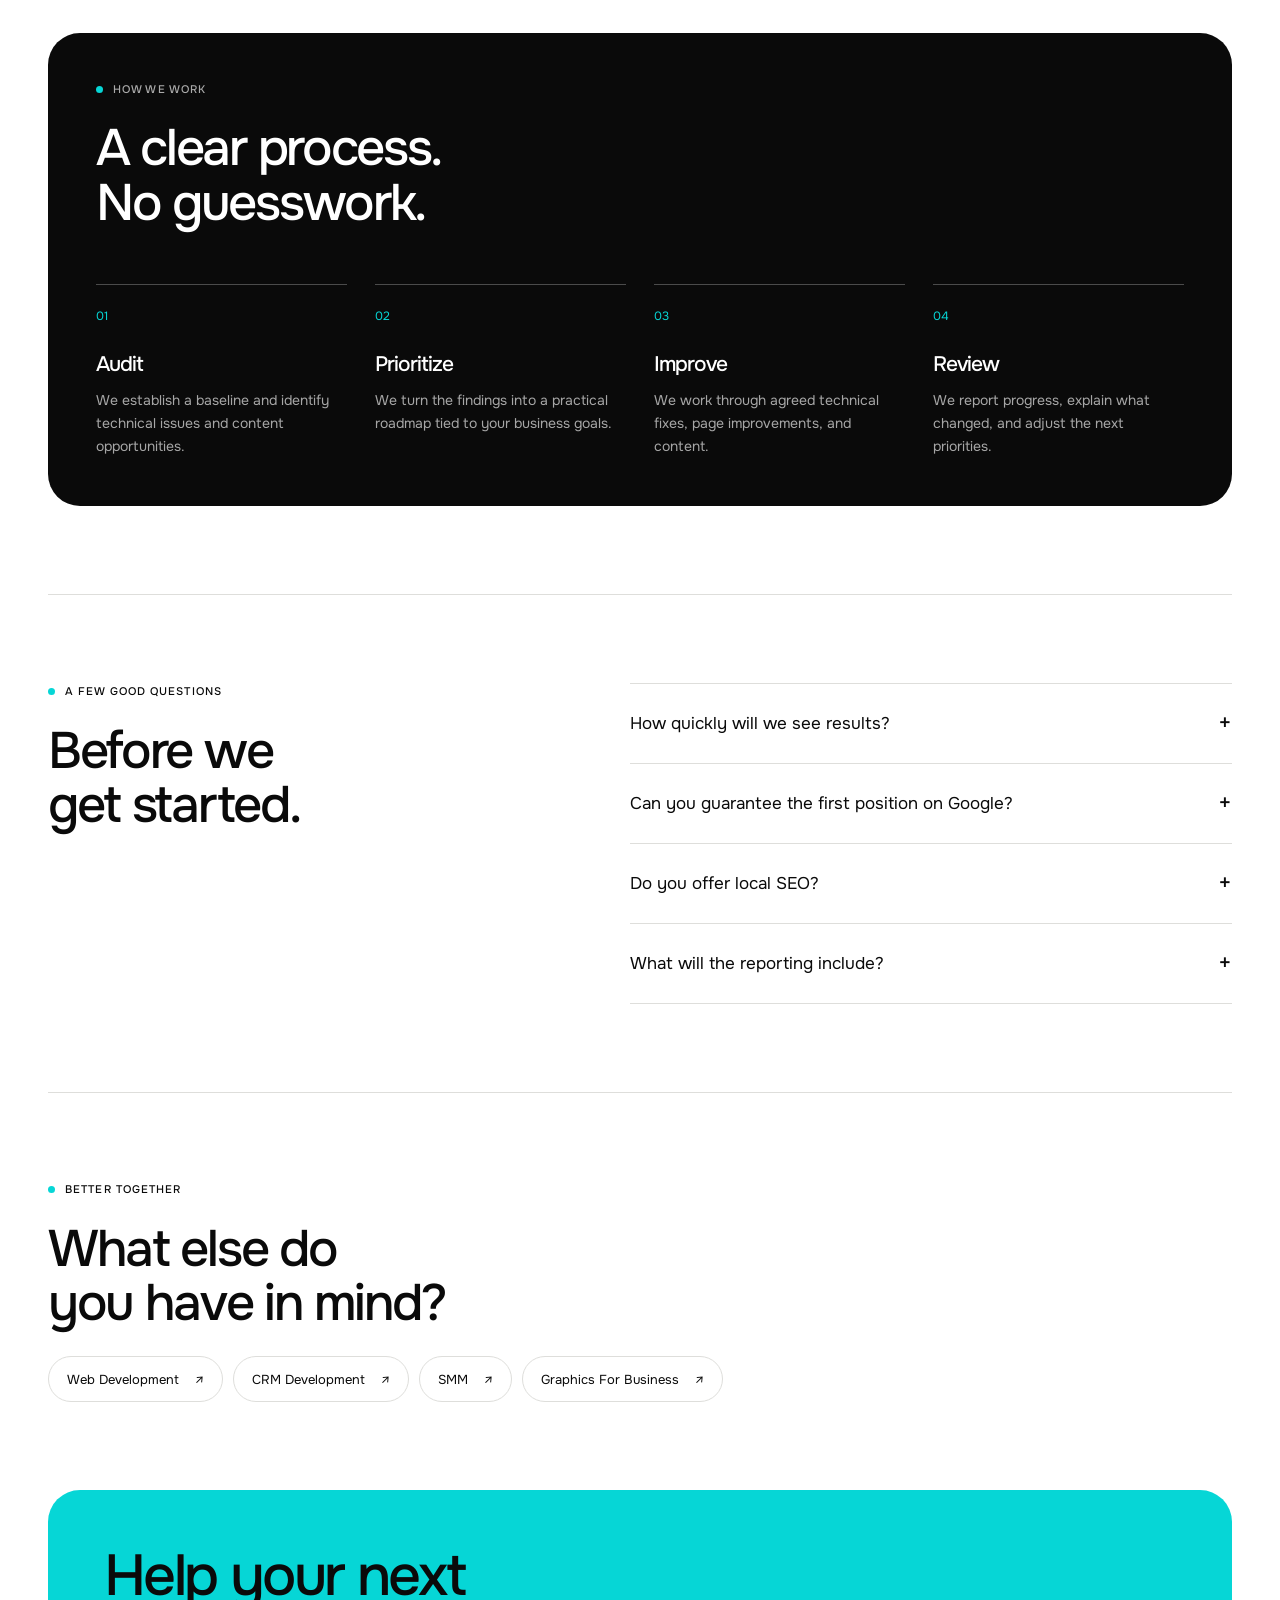
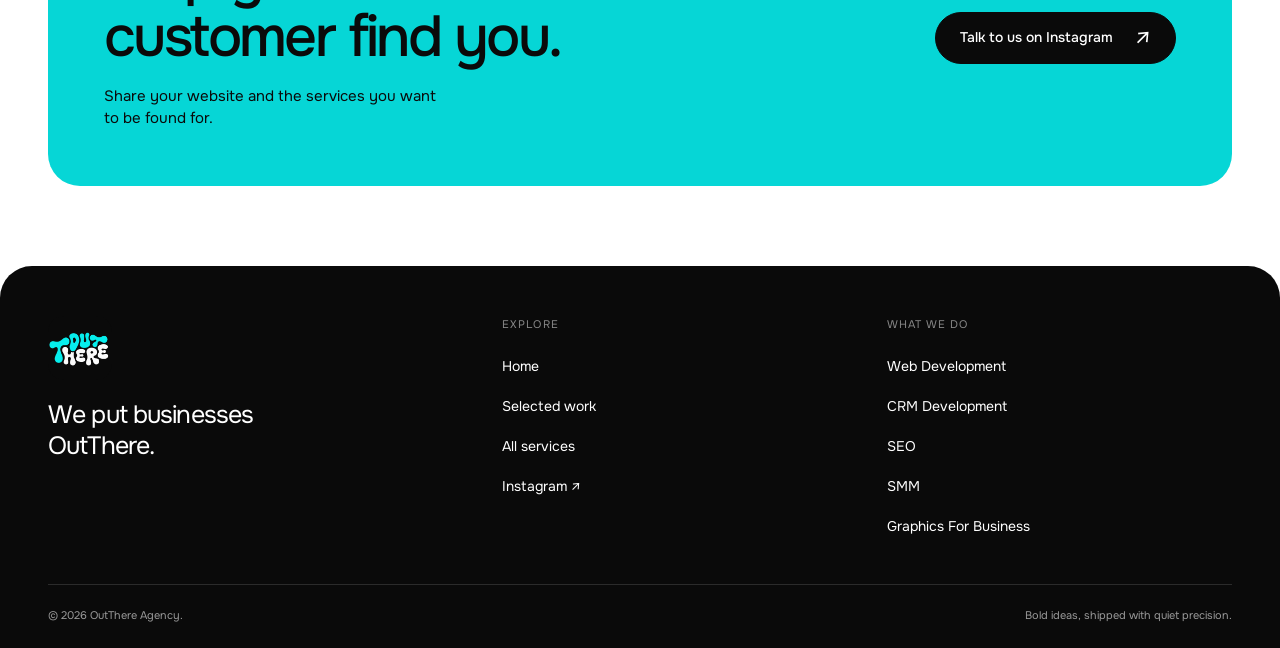
==== commit 5d262176: "new services page and mobile friendly" ====
--- a/seo.html
+++ b/seo.html
@@ -1,425 +1 @@
-<!DOCTYPE html>
-<html lang="en">
-<head>
-  <meta charset="UTF-8" />
-  <meta name="viewport" content="width=device-width, initial-scale=1.0" />
-  <title>SEO & Search Ranking — Out There Agency</title>
-  <meta name="description" content="Dominate Google search results with Out There Agency's SEO services. Technical SEO, content, and link building that compounds over time." />
-  <link rel="preconnect" href="https://fonts.googleapis.com" />
-  <link rel="preconnect" href="https://fonts.gstatic.com" crossorigin />
-  <link href="https://fonts.googleapis.com/css2?family=Inter:wght@300;400;500;600;700;800;900&display=swap" rel="stylesheet" />
-  <style>
-    *,*::before,*::after{box-sizing:border-box;margin:0;padding:0;}
-    :root{
-      --bg:#080b10; --bg2:#0d1117; --border:#1a2030;
-      --cyan:#7df9ff; --cyan-dim:rgba(125,249,255,0.07); --cyan-mid:rgba(125,249,255,0.15);
-      --white:#ffffff; --muted:#4a5568; --muted2:#6b7280;
-    }
-    html{scroll-behavior:smooth;}
-    body{background:var(--bg);color:var(--white);font-family:'Inter',sans-serif;line-height:1.6;overflow-x:hidden;}
-    nav{position:fixed;top:0;left:0;right:0;z-index:100;display:flex;align-items:center;justify-content:space-between;padding:0 52px;height:68px;background:rgba(8,11,16,0.85);backdrop-filter:blur(14px);border-bottom:1px solid var(--border);}
-    .nav-logo img{height:36px;}
-    .nav-back{display:flex;align-items:center;gap:8px;font-size:13px;font-weight:600;color:var(--muted2);text-decoration:none;letter-spacing:0.02em;transition:color .2s;}
-    .nav-back:hover{color:var(--cyan);}
-    .nav-back svg{transition:transform .2s;}
-    .nav-back:hover svg{transform:translateX(-3px);}
-    .nav-cta{padding:9px 22px;background:var(--cyan);color:#000;border:none;border-radius:6px;font-size:13px;font-weight:700;cursor:pointer;letter-spacing:0.02em;transition:opacity .2s,transform .2s;text-decoration:none;}
-    .nav-cta:hover{opacity:.88;transform:translateY(-1px);}
-    .hero{min-height:100vh;display:grid;grid-template-columns:1fr 1fr;align-items:center;padding:120px 52px 80px;position:relative;overflow:hidden;border-bottom:1px solid var(--border);}
-    .hero::before{content:'';position:absolute;inset:0;background-image:url("data:image/svg+xml,%3Csvg viewBox='0 0 256 256' xmlns='http://www.w3.org/2000/svg'%3E%3Cfilter id='noise'%3E%3CfeTurbulence type='fractalNoise' baseFrequency='0.9' numOctaves='4' stitchTiles='stitch'/%3E%3C/filter%3E%3Crect width='100%25' height='100%25' filter='url(%23noise)' opacity='0.04'/%3E%3C/svg%3E");pointer-events:none;opacity:.4;}
-    .hero-glow{position:absolute;top:-80px;right:0;width:60%;height:120%;background:radial-gradient(ellipse at 70% 40%,rgba(125,249,255,0.06) 0%,transparent 65%);pointer-events:none;}
-    .hero-content{position:relative;z-index:2;max-width:560px;}
-    .hero-badge{display:inline-flex;align-items:center;gap:8px;padding:6px 14px;background:var(--cyan-dim);border:1px solid var(--cyan-mid);border-radius:99px;font-size:11px;font-weight:700;letter-spacing:0.14em;text-transform:uppercase;color:var(--cyan);margin-bottom:28px;}
-    .badge-dot{width:6px;height:6px;border-radius:50%;background:var(--cyan);box-shadow:0 0 8px rgba(125,249,255,.8);animation:bdot 2s ease-in-out infinite;}
-    @keyframes bdot{0%,100%{opacity:1;transform:scale(1)}50%{opacity:.4;transform:scale(.7)}}
-    .hero h1{font-size:clamp(40px,5.5vw,68px);font-weight:900;line-height:1.05;letter-spacing:-0.03em;margin-bottom:24px;}
-    .hero h1 .accent{color:var(--cyan);text-shadow:0 0 40px rgba(125,249,255,.4);}
-    .hero-sub{font-size:17px;color:var(--muted2);line-height:1.7;margin-bottom:40px;max-width:480px;}
-    .hero-btns{display:flex;gap:14px;flex-wrap:wrap;}
-    .btn-primary{display:inline-flex;align-items:center;gap:8px;padding:14px 28px;background:var(--cyan);color:#000;border:none;border-radius:8px;font-size:14px;font-weight:700;cursor:pointer;text-decoration:none;letter-spacing:0.02em;transition:opacity .2s,transform .2s,box-shadow .2s;}
-    .btn-primary:hover{opacity:.9;transform:translateY(-2px);box-shadow:0 8px 30px rgba(125,249,255,.3);}
-    .btn-secondary{display:inline-flex;align-items:center;gap:8px;padding:14px 28px;background:transparent;color:var(--white);border:1px solid var(--border);border-radius:8px;font-size:14px;font-weight:600;cursor:pointer;text-decoration:none;transition:border-color .2s,color .2s;}
-    .btn-secondary:hover{border-color:rgba(125,249,255,.4);color:var(--cyan);}
-    .hero-visual{position:relative;z-index:2;display:flex;align-items:center;justify-content:center;padding-left:40px;}
-    .section{padding:100px 52px;border-bottom:1px solid var(--border);}
-    .section.alt{background:var(--bg2);}
-    .sec-label{display:inline-block;font-size:10px;font-weight:700;letter-spacing:0.2em;text-transform:uppercase;color:var(--cyan);margin-bottom:16px;}
-    .sec-h2{font-size:clamp(28px,3.5vw,44px);font-weight:900;letter-spacing:-0.03em;line-height:1.1;margin-bottom:16px;}
-    .sec-sub{font-size:16px;color:var(--muted2);max-width:560px;line-height:1.7;margin-bottom:60px;}
-    .why-grid{display:grid;grid-template-columns:repeat(3,1fr);gap:2px;border:1px solid var(--border);border-radius:16px;overflow:hidden;}
-    .why-item{padding:40px 32px;background:var(--bg2);border-right:1px solid var(--border);transition:background .3s;}
-    .why-item:last-child{border-right:none;}
-    .why-item:hover{background:rgba(125,249,255,.03);}
-    .why-num{font-size:42px;font-weight:900;color:var(--cyan);letter-spacing:-0.04em;line-height:1;margin-bottom:10px;text-shadow:0 0 30px rgba(125,249,255,.3);}
-    .why-title{font-size:16px;font-weight:700;margin-bottom:10px;letter-spacing:-0.01em;}
-    .why-desc{font-size:13px;color:var(--muted2);line-height:1.7;}
-    .features-grid{display:grid;grid-template-columns:repeat(2,1fr);gap:20px;}
-    .feature-card{padding:32px;background:rgba(125,249,255,.02);border:1px solid var(--border);border-radius:16px;transition:border-color .3s,background .3s;}
-    .feature-card:hover{border-color:rgba(125,249,255,.2);background:rgba(125,249,255,.04);}
-    .feature-icon{width:48px;height:48px;border-radius:12px;background:rgba(125,249,255,.08);border:1px solid rgba(125,249,255,.15);display:flex;align-items:center;justify-content:center;margin-bottom:18px;}
-    .feature-icon svg{width:22px;height:22px;stroke:var(--cyan);}
-    .feature-title{font-size:17px;font-weight:800;margin-bottom:10px;letter-spacing:-0.02em;}
-    .feature-desc{font-size:13px;color:var(--muted2);line-height:1.7;}
-    .process-steps{display:flex;flex-direction:column;gap:0;}
-    .process-step{display:grid;grid-template-columns:60px 1fr;gap:24px;padding:36px 0;border-bottom:1px solid var(--border);align-items:start;}
-    .process-step:last-child{border-bottom:none;}
-    .step-num{font-size:13px;font-weight:700;color:var(--cyan);letter-spacing:0.1em;padding-top:4px;}
-    .step-title{font-size:18px;font-weight:800;margin-bottom:8px;letter-spacing:-0.02em;}
-    .step-desc{font-size:13px;color:var(--muted2);line-height:1.7;}
-    .cta-section{padding:120px 52px;text-align:center;position:relative;overflow:hidden;}
-    .cta-section::before{content:'';position:absolute;inset:0;background:radial-gradient(ellipse at 50% 0%,rgba(125,249,255,.08) 0%,transparent 60%);pointer-events:none;}
-    .cta-section::after{content:'';position:absolute;top:0;left:0;right:0;height:1px;background:linear-gradient(90deg,transparent,rgba(125,249,255,.3),transparent);}
-    .cta-section h2{font-size:clamp(32px,4.5vw,56px);font-weight:900;letter-spacing:-0.03em;line-height:1.08;margin-bottom:20px;position:relative;z-index:1;}
-    .cta-section h2 .accent{color:var(--cyan);text-shadow:0 0 40px rgba(125,249,255,.4);}
-    .cta-section p{font-size:17px;color:var(--muted2);max-width:480px;margin:0 auto 44px;line-height:1.7;position:relative;z-index:1;}
-    .cta-btns{display:flex;gap:14px;justify-content:center;flex-wrap:wrap;position:relative;z-index:1;}
-    .btn-big{display:inline-flex;align-items:center;gap:10px;padding:18px 36px;background:var(--cyan);color:#000;border:none;border-radius:10px;font-size:15px;font-weight:800;cursor:pointer;text-decoration:none;letter-spacing:0.01em;transition:opacity .2s,transform .2s,box-shadow .2s;box-shadow:0 0 40px rgba(125,249,255,.2);}
-    .btn-big:hover{opacity:.88;transform:translateY(-3px);box-shadow:0 12px 40px rgba(125,249,255,.35);}
-    .btn-big-ghost{display:inline-flex;align-items:center;gap:10px;padding:18px 36px;background:transparent;color:var(--white);border:1px solid var(--border);border-radius:10px;font-size:15px;font-weight:700;cursor:pointer;text-decoration:none;transition:border-color .2s,color .2s;}
-    .btn-big-ghost:hover{border-color:rgba(125,249,255,.3);color:var(--cyan);}
-    footer{padding:40px 52px;border-top:1px solid var(--border);display:flex;align-items:center;justify-content:space-between;font-size:13px;color:var(--muted);}
-    footer a{color:var(--muted2);text-decoration:none;transition:color .2s;}
-    footer a:hover{color:var(--cyan);}
-    .rv{opacity:0;transform:translateY(24px);transition:opacity .6s ease,transform .6s ease;}
-    .rv.visible{opacity:1;transform:translateY(0);}
-    .rv-d1{transition-delay:.1s;} .rv-d2{transition-delay:.2s;} .rv-d3{transition-delay:.3s;} .rv-d4{transition-delay:.4s;}
-    @media(max-width:900px){
-      nav{padding:0 24px;}
-      .hero{grid-template-columns:1fr;padding:100px 24px 60px;}
-      .hero-visual{display:none;}
-      .section{padding:70px 24px;}
-      .why-grid{grid-template-columns:1fr;}
-      .why-item{border-right:none;border-bottom:1px solid var(--border);}
-      .why-item:last-child{border-bottom:none;}
-      .features-grid{grid-template-columns:1fr;}
-      .cta-section{padding:80px 24px;}
-      footer{flex-direction:column;gap:12px;text-align:center;padding:32px 24px;}
-    }
-
-    /* ── LEAD MODAL ─────────────────────────────────── */
-    #lead-overlay {
-      position: fixed; inset: 0; z-index: 99500;
-      background: rgba(4,7,12,.78);
-      backdrop-filter: blur(8px); -webkit-backdrop-filter: blur(8px);
-      display: none; align-items: center; justify-content: center;
-      padding: 24px; opacity: 0; transition: opacity .28s ease;
-    }
-    #lead-overlay.vis { display: flex; opacity: 1; }
-    .lead-modal {
-      width: 100%; max-width: 520px;
-      background: var(--bg2); border: 1px solid var(--border);
-      border-radius: 14px; padding: 36px 34px 30px; position: relative;
-      box-shadow: 0 30px 80px rgba(0,0,0,.6), 0 0 0 1px rgba(125,249,255,.05);
-      transform: translateY(18px) scale(.97); opacity: 0;
-      transition: transform .32s cubic-bezier(.34,1.56,.64,1) .04s, opacity .32s ease .04s;
-      max-height: 90vh; overflow-y: auto;
-    }
-    #lead-overlay.vis .lead-modal { transform: translateY(0) scale(1); opacity: 1; }
-    .lead-close {
-      position: absolute; top: 14px; right: 14px;
-      width: 34px; height: 34px; border-radius: 8px;
-      background: transparent; border: 1px solid var(--border);
-      color: var(--muted2); cursor: pointer;
-      display: flex; align-items: center; justify-content: center;
-      transition: border-color .2s, color .2s, transform .2s;
-    }
-    .lead-close:hover { border-color: var(--cyan); color: var(--cyan); transform: rotate(90deg); }
-    .lead-label { font-size:11px; font-weight:700; letter-spacing:.09em; text-transform:uppercase; color:var(--cyan); margin-bottom:12px; display:block; }
-    .lead-title { font-size:clamp(24px,3vw,30px); font-weight:900; letter-spacing:-0.03em; line-height:1.1; color:var(--white); margin-bottom:8px; }
-    .lead-sub   { font-size:14px; color:var(--muted2); line-height:1.6; margin-bottom:26px; }
-    .lead-form  { display:flex; flex-direction:column; gap:16px; }
-    .lead-field { display:flex; flex-direction:column; gap:6px; }
-    .lead-field label { font-size:11px; font-weight:700; letter-spacing:.07em; text-transform:uppercase; color:var(--muted2); }
-    .lead-field input, .lead-field select {
-      width:100%; background:var(--bg); color:var(--white);
-      border:1px solid var(--border); border-radius:8px;
-      padding:12px 14px; font-size:14px; font-family:inherit; outline:none;
-      transition:border-color .22s, box-shadow .22s;
-    }
-    .lead-field select {
-      appearance:none; -webkit-appearance:none;
-      background-image:linear-gradient(45deg,transparent 50%,var(--cyan) 50%),linear-gradient(135deg,var(--cyan) 50%,transparent 50%);
-      background-position:calc(100% - 18px) 50%,calc(100% - 13px) 50%;
-      background-size:5px 5px,5px 5px; background-repeat:no-repeat; padding-right:36px;
-    }
-    .lead-field input:focus, .lead-field select:focus { border-color:var(--cyan); box-shadow:0 0 0 3px rgba(125,249,255,.12); }
-    .lead-field input::placeholder { color:#2f4150; }
-    .lead-submit {
-      margin-top:6px; background:var(--cyan); color:var(--bg);
-      font-size:14px; font-weight:700; letter-spacing:.05em;
-      padding:15px 28px; border-radius:8px; border:none; cursor:pointer; width:100%;
-      display:inline-flex; align-items:center; justify-content:center; gap:9px;
-      transition:transform .22s, box-shadow .22s, opacity .22s;
-    }
-    .lead-submit:hover { transform:translateY(-2px); box-shadow:0 12px 36px rgba(125,249,255,.28); }
-    .lead-submit:disabled { opacity:.65; cursor:not-allowed; transform:none; }
-    .lead-success { text-align:center; padding:24px 4px 12px; display:flex; flex-direction:column; align-items:center; justify-content:center; }
-    .lead-success .check {
-      width:64px; height:64px; border-radius:50%;
-      background:rgba(125,249,255,.08); border:1.5px solid rgba(125,249,255,.4);
-      display:flex; align-items:center; justify-content:center;
-      margin:0 auto 28px; color:var(--cyan);
-      box-shadow:0 0 32px rgba(125,249,255,.18);
-      animation:checkPop .45s cubic-bezier(.34,1.56,.64,1) both;
-    }
-    @keyframes checkPop { from{transform:scale(0);opacity:0} to{transform:scale(1);opacity:1} }
-    .lead-success .ty-line {
-      font-weight:900; letter-spacing:-0.04em; line-height:1;
-      background:linear-gradient(135deg,var(--cyan) 0%,#a8f7ff 50%,var(--cyan) 100%);
-      -webkit-background-clip:text; -webkit-text-fill-color:transparent; background-clip:text;
-      animation:tySlide .5s cubic-bezier(.34,1.56,.64,1) .15s both;
-    }
-    .lead-success .ty-big   { font-size:clamp(52px,12vw,72px); display:block; }
-    .lead-success .ty-small { font-size:clamp(18px,4vw,22px); display:block; margin-top:4px; }
-    @keyframes tySlide { from{transform:translateY(18px);opacity:0} to{transform:translateY(0);opacity:1} }
-    .lead-success .ty-sub { color:var(--muted2); font-size:14px; margin-top:18px; letter-spacing:.01em; animation:tySlide .5s ease .35s both; }
-    .lead-success .ty-dot { color:var(--cyan); -webkit-text-fill-color:var(--cyan); }
-  </style>
-</head>
-<body>
-
-  <div id="lead-overlay" role="dialog" aria-modal="true" aria-labelledby="lead-title" aria-hidden="true">
-    <div class="lead-modal">
-      <button type="button" class="lead-close" id="lead-close" aria-label="Close form">
-        <svg width="14" height="14" viewBox="0 0 24 24" fill="none" stroke="currentColor" stroke-width="2.5" stroke-linecap="round" stroke-linejoin="round"><path d="M18 6L6 18M6 6l12 12"/></svg>
-      </button>
-      <span class="lead-label">Free Consultation</span>
-      <h3 class="lead-title" id="lead-title">Let's talk.</h3>
-      <p class="lead-sub">Tell us about your project and we'll be in touch within 24 hours.</p>
-      <form class="lead-form" id="lead-form" novalidate>
-        <div class="lead-field"><label for="lead-name">Full name</label><input id="lead-name" name="name" type="text" autocomplete="name" required placeholder="Your full name" /></div>
-        <div class="lead-field"><label for="lead-phone">Phone number</label><input id="lead-phone" name="phone" type="tel" autocomplete="tel" required placeholder="+1 555 000 0000" /></div>
-        <div class="lead-field"><label for="lead-email">Email</label><input id="lead-email" name="email" type="email" autocomplete="email" required placeholder="you@company.com" /></div>
-        <div class="lead-field">
-          <label for="lead-service">Service you're looking for</label>
-          <select id="lead-service" name="service" required>
-            <option value="" disabled selected>Select a service…</option>
-            <option>Website Development</option>
-            <option>SEO</option>
-            <option>Google My Business Profile</option>
-            <option>SMM</option>
-            <option>Brand Design</option>
-          </select>
-        </div>
-        <button type="submit" class="lead-submit" id="lead-submit">Send inquiry <svg width="16" height="16" viewBox="0 0 24 24" fill="none" stroke="currentColor" stroke-width="2.5" stroke-linecap="round" stroke-linejoin="round"><path d="M5 12h14M12 5l7 7-7 7"/></svg></button>
-      </form>
-      <div class="lead-success" id="lead-success" style="display:none;">
-        <div class="check"><svg width="28" height="28" viewBox="0 0 24 24" fill="none" stroke="currentColor" stroke-width="2.5" stroke-linecap="round" stroke-linejoin="round"><path d="M20 6L9 17l-5-5"/></svg></div>
-        <span class="ty-line ty-big">THANK<span class="ty-dot">.</span></span>
-        <span class="ty-line ty-small">YOU<span class="ty-dot">.</span></span>
-        <p class="ty-sub">We'll reach out within 24 hours.</p>
-      </div>
-    </div>
-  </div>
-
-  <nav>
-    <a href="index.html" class="nav-logo"><img src="outthere-logo.png" alt="OUT.THERE" /></a>
-    <a href="index.html#services" class="nav-back">
-      <svg width="16" height="16" viewBox="0 0 24 24" fill="none" stroke="currentColor" stroke-width="2.5" stroke-linecap="round" stroke-linejoin="round"><path d="M19 12H5M12 5l-7 7 7 7"/></svg>
-      All Services
-    </a>
-    <a href="#" class="nav-cta" data-open-lead>Free Consultation</a>
-  </nav>
-
-  <section class="hero">
-    <div class="hero-glow"></div>
-    <div class="hero-content">
-      <div class="hero-badge rv"><span class="badge-dot"></span>Search Engine Optimisation</div>
-      <h1 class="rv rv-d1">Rank higher.<br><span class="accent">Grow faster.</span></h1>
-      <p class="hero-sub rv rv-d2">90% of online experiences start with a search engine — and 75% of users never scroll past the first page. If you're not ranking, you're invisible to the customers who need you most.</p>
-      <div class="hero-btns rv rv-d3">
-        <a href="#" class="btn-primary" data-open-lead>Get a Free Consultation <svg width="16" height="16" viewBox="0 0 24 24" fill="none" stroke="currentColor" stroke-width="2.5" stroke-linecap="round" stroke-linejoin="round"><path d="M5 12h14M12 5l7 7-7 7"/></svg></a>
-        <a href="#features" class="btn-secondary">See what's included</a>
-      </div>
-    </div>
-    <div class="hero-visual rv rv-d2">
-    <div style="position:relative;width:100%;max-width:440px;">
-      <div style="position:absolute;inset:-40px;background:radial-gradient(ellipse at center,rgba(125,249,255,.1) 0%,transparent 65%);animation:glowPulse 4s ease-in-out infinite;pointer-events:none;"></div>
-      <style>@keyframes glowPulse{0%,100%{opacity:.6;transform:scale(1)}50%{opacity:1;transform:scale(1.04)}}</style>
-      <div style="background:#0d1520;border:1px solid rgba(125,249,255,.2);border-radius:14px;overflow:hidden;box-shadow:0 24px 80px rgba(0,0,0,.6),0 0 60px rgba(125,249,255,.08);animation:browserFloat 6s ease-in-out infinite;">
-        <style>@keyframes browserFloat{0%,100%{transform:translateY(0) rotateX(2deg) rotateY(-3deg)}50%{transform:translateY(-16px) rotateX(-1deg) rotateY(1deg)}}</style>
-        <div style="padding:12px 16px;background:rgba(125,249,255,.04);border-bottom:1px solid rgba(125,249,255,.1);display:flex;align-items:center;gap:10px;">
-          <div style="display:flex;gap:6px;"><div style="width:10px;height:10px;border-radius:50%;background:rgba(255,100,100,.5);"></div><div style="width:10px;height:10px;border-radius:50%;background:rgba(255,200,50,.5);"></div><div style="width:10px;height:10px;border-radius:50%;background:rgba(100,220,100,.5);"></div></div>
-          <div style="flex:1;background:rgba(125,249,255,.05);border:1px solid rgba(125,249,255,.08);border-radius:5px;padding:5px 12px;font-size:11px;color:#6b7280;">google.com/search?q=<span style="color:#7df9ff;opacity:.8;">your+business</span></div>
-        </div>
-        <div style="padding:20px;">
-          <!-- Rank 1 result -->
-          <div style="margin-bottom:14px;padding:14px;background:rgba(125,249,255,.05);border:1px solid rgba(125,249,255,.2);border-radius:10px;position:relative;">
-            <div style="position:absolute;top:10px;right:10px;font-size:9px;font-weight:700;color:#7df9ff;letter-spacing:.1em;background:rgba(125,249,255,.1);padding:3px 8px;border-radius:99px;">#1</div>
-            <div style="font-size:10px;color:#7df9ff;margin-bottom:4px;">yourclient.com</div>
-            <div style="font-size:13px;font-weight:700;color:#fff;margin-bottom:4px;">Your Business — Best in the Area</div>
-            <div style="height:6px;background:rgba(255,255,255,.15);border-radius:2px;width:90%;margin-bottom:4px;"></div>
-            <div style="height:6px;background:rgba(255,255,255,.1);border-radius:2px;width:70%;"></div>
-          </div>
-          <!-- Rank 2-3 greyed -->
-          <div style="margin-bottom:10px;padding:12px;border:1px solid rgba(255,255,255,.05);border-radius:10px;opacity:.4;">
-            <div style="height:6px;background:rgba(255,255,255,.3);border-radius:2px;width:50%;margin-bottom:6px;"></div>
-            <div style="height:5px;background:rgba(255,255,255,.15);border-radius:2px;width:85%;"></div>
-          </div>
-          <div style="padding:12px;border:1px solid rgba(255,255,255,.05);border-radius:10px;opacity:.25;">
-            <div style="height:6px;background:rgba(255,255,255,.3);border-radius:2px;width:55%;margin-bottom:6px;"></div>
-            <div style="height:5px;background:rgba(255,255,255,.15);border-radius:2px;width:80%;"></div>
-          </div>
-          <!-- Traffic chart -->
-          <div style="margin-top:16px;padding:14px;background:rgba(125,249,255,.03);border:1px solid rgba(125,249,255,.08);border-radius:10px;">
-            <div style="font-size:10px;color:#7df9ff;margin-bottom:10px;font-weight:700;letter-spacing:.1em;">ORGANIC TRAFFIC</div>
-            <div style="display:flex;align-items:flex-end;gap:6px;height:50px;">
-              <div style="flex:1;background:rgba(125,249,255,.2);border-radius:3px 3px 0 0;height:25%;animation:barGrow 1s ease .1s both;"></div>
-              <div style="flex:1;background:rgba(125,249,255,.3);border-radius:3px 3px 0 0;height:40%;animation:barGrow 1s ease .2s both;"></div>
-              <div style="flex:1;background:rgba(125,249,255,.4);border-radius:3px 3px 0 0;height:55%;animation:barGrow 1s ease .3s both;"></div>
-              <div style="flex:1;background:rgba(125,249,255,.55);border-radius:3px 3px 0 0;height:70%;animation:barGrow 1s ease .4s both;"></div>
-              <div style="flex:1;background:rgba(125,249,255,.7);border-radius:3px 3px 0 0;height:85%;animation:barGrow 1s ease .5s both;"></div>
-              <div style="flex:1;background:#7df9ff;border-radius:3px 3px 0 0;height:100%;animation:barGrow 1s ease .6s both;box-shadow:0 0 10px rgba(125,249,255,.5);"></div>
-            </div>
-            <style>@keyframes barGrow{from{transform:scaleY(0);transform-origin:bottom}to{transform:scaleY(1);transform-origin:bottom}}</style>
-          </div>
-        </div>
-      </div>
-      <!-- Floating badge -->
-      <div style="position:absolute;top:15%;right:-20px;display:flex;align-items:center;gap:8px;padding:10px 16px;background:rgba(10,18,28,.92);border:1px solid rgba(125,249,255,.2);border-radius:12px;backdrop-filter:blur(8px);font-size:12px;font-weight:700;white-space:nowrap;box-shadow:0 8px 24px rgba(0,0,0,.4);animation:mbFloat 5s ease-in-out infinite;">
-        <div style="width:8px;height:8px;border-radius:50%;background:#7df9ff;box-shadow:0 0 8px rgba(125,249,255,.8);animation:bdot 2s ease-in-out infinite;"></div>
-        <div><div style="font-size:18px;color:#7df9ff;line-height:1;">+320%</div><div style="color:#6b7280;font-size:10px;font-weight:500;">Organic Traffic</div></div>
-      </div>
-      <style>@keyframes mbFloat{0%,100%{transform:translateY(0)}50%{transform:translateY(-8px)}}</style>
-    </div></div>
-  </section>
-
-  <section class="section alt">
-    <div class="sec-label rv">The Reality</div>
-    <h2 class="sec-h2 rv rv-d1">Never Page 2 that most businesses ignore.</h2>
-    <p class="sec-sub rv rv-d2">Understanding why this service matters is the first step to using it to your advantage.</p>
-    <div class="why-grid">
-      <div class="why-item rv rv-d1"><div class="why-num">75%</div><div class="why-title">Never Page 2</div><p class="why-desc">Three quarters of searchers never scroll past the first page of Google results. If you're not in the top 10, you're essentially not online.</p></div>
-      <div class="why-item rv rv-d2"><div class="why-num">14.6%</div><div class="why-title">SEO Close Rate</div><p class="why-desc">SEO leads close at 14.6% compared to 1.7% for outbound leads. Organic search delivers customers who are already looking for what you sell.</p></div>
-      <div class="why-item rv rv-d3"><div class="why-num">3-6mo</div><div class="why-title">Compounding Returns</div><p class="why-desc">Unlike paid ads that stop the moment you stop paying, SEO compounds. A strong foundation keeps delivering traffic and leads for years.</p></div>
-    </div>
-  </section>
-
-  <section class="section" id="features">
-    <div class="sec-label rv">What You Get</div>
-    <h2 class="sec-h2 rv rv-d1">SEO that actually<br>moves the needle.</h2>
-    <p class="sec-sub rv rv-d2">We don't chase vanity metrics. Every tactic we use is tied directly to traffic, leads, and revenue.</p>
-    <div class="features-grid">
-      <div class="feature-card rv rv-d1">
-        <div class="feature-icon"><svg viewBox="0 0 24 24" fill="none" stroke-width="1.8" stroke-linecap="round" stroke-linejoin="round"><path d="M12 2L2 7l10 5 10-5-10-5z"/><path d="M2 17l10 5 10-5M2 12l10 5 10-5"/></svg></div>
-        <div class="feature-title">Technical SEO Audit</div>
-        <p class="feature-desc">We crawl your entire site to uncover speed issues, broken links, duplicate content, and indexing errors that silently tank your rankings.</p>
-      </div>
-      <div class="feature-card rv rv-d2">
-        <div class="feature-icon"><svg viewBox="0 0 24 24" fill="none" stroke-width="1.8" stroke-linecap="round" stroke-linejoin="round"><circle cx="11" cy="11" r="8"/><path d="M21 21l-4.35-4.35"/></svg></div>
-        <div class="feature-title">Keyword Research & Strategy</div>
-        <p class="feature-desc">We find the exact search terms your ideal customers use, map them to your pages, and build a content strategy that captures demand at every stage.</p>
-      </div>
-      <div class="feature-card rv rv-d3">
-        <div class="feature-icon"><svg viewBox="0 0 24 24" fill="none" stroke-width="1.8" stroke-linecap="round" stroke-linejoin="round"><path d="M14 2H6a2 2 0 00-2 2v16a2 2 0 002 2h12a2 2 0 002-2V8z"/><polyline points="14 2 14 8 20 8"/><line x1="16" y1="13" x2="8" y2="13"/><line x1="16" y1="17" x2="8" y2="17"/></svg></div>
-        <div class="feature-title">Content Optimisation</div>
-        <p class="feature-desc">Existing pages rewritten and structured to rank. New content created around high-intent keywords that your competitors are missing.</p>
-      </div>
-      <div class="feature-card rv rv-d4">
-        <div class="feature-icon"><svg viewBox="0 0 24 24" fill="none" stroke-width="1.8" stroke-linecap="round" stroke-linejoin="round"><path d="M10 13a5 5 0 007.54.54l3-3a5 5 0 00-7.07-7.07l-1.72 1.71"/><path d="M14 11a5 5 0 00-7.54-.54l-3 3a5 5 0 007.07 7.07l1.71-1.71"/></svg></div>
-        <div class="feature-title">Link Building</div>
-        <p class="feature-desc">High-authority backlinks from relevant, legitimate sources — no black hat tactics, no link farms. Real editorial placements that Google trusts.</p>
-      </div>
-      <div class="feature-card rv rv-d1">
-        <div class="feature-icon"><svg viewBox="0 0 24 24" fill="none" stroke-width="1.8" stroke-linecap="round" stroke-linejoin="round"><rect x="2" y="3" width="20" height="14" rx="2"/><path d="M8 21h8M12 17v4"/></svg></div>
-        <div class="feature-title">On-Page Optimisation</div>
-        <p class="feature-desc">Meta titles, descriptions, header structure, internal linking, schema markup — every on-page signal tuned to tell Google exactly what your pages are about.</p>
-      </div>
-      <div class="feature-card rv rv-d2">
-        <div class="feature-icon"><svg viewBox="0 0 24 24" fill="none" stroke-width="1.8" stroke-linecap="round" stroke-linejoin="round"><polyline points="22 12 18 12 15 21 9 3 6 12 2 12"/></svg></div>
-        <div class="feature-title">Monthly Reporting</div>
-        <p class="feature-desc">Clear, plain-English reports showing exactly what moved: rankings, traffic, clicks, conversions. No jargon, no fluff — just results.</p>
-      </div></div>
-  </section>
-
-  <section class="section alt">
-    <div class="sec-label rv">How It Works</div>
-    <h2 class="sec-h2 rv rv-d1">A clear process.<br>Measurable results.</h2>
-    <p class="sec-sub rv rv-d2">No guesswork, no fluff — just a proven approach that delivers.</p>
-    <div class="process-steps">
-      <div class="process-step rv rv-d1">
-        <div class="step-num">01</div>
-        <div><div class="step-title">SEO Audit & Baseline</div><p class="step-desc">We start by understanding where you are. A full technical and content audit establishes your baseline rankings, traffic, and the gaps we'll close.</p></div>
-      </div>
-      <div class="process-step rv rv-d2">
-        <div class="step-num">02</div>
-        <div><div class="step-title">Keyword & Competitor Analysis</div><p class="step-desc">We map the search landscape in your niche — what terms convert, what your competitors rank for, and where the fastest wins are.</p></div>
-      </div>
-      <div class="process-step rv rv-d3">
-        <div class="step-num">03</div>
-        <div><div class="step-title">On-Page & Technical Fixes</div><p class="step-desc">We implement all technical and on-page changes, from site speed fixes to meta rewrites, building the foundation Google needs to rank you.</p></div>
-      </div>
-      <div class="process-step rv rv-d4">
-        <div class="step-num">04</div>
-        <div><div class="step-title">Content & Link Building</div><p class="step-desc">Ongoing creation of optimised content and acquisition of high-quality backlinks — the two factors that drive sustained ranking growth.</p></div>
-      </div></div>
-  </section>
-
-  <section class="cta-section" id="cta">
-    <h2 class="rv">Ready to own<br><span class="accent">the first page?</span></h2>
-    <p class="rv rv-d1">Book a free SEO consultation. We'll show you exactly where you stand and what it'll take to outrank your competitors.</p>
-    <div class="cta-btns rv rv-d2">
-      <a href="#" class="btn-big" data-open-lead>Book Free Consultation <svg width="18" height="18" viewBox="0 0 24 24" fill="none" stroke="currentColor" stroke-width="2.5" stroke-linecap="round" stroke-linejoin="round"><path d="M5 12h14M12 5l7 7-7 7"/></svg></a>
-      <a href="index.html#services" class="btn-big-ghost">View All Services</a>
-    </div>
-  </section>
-
-  <footer>
-    <span>© 2026 Out There Agency. All rights reserved.</span>
-    <span>Built for businesses that want to grow.</span>
-    <a href="index.html">← Back to Home</a>
-  </footer>
-
-  <script>
-    (() => {
-      const revealEls = document.querySelectorAll('.rv');
-      const obs = new IntersectionObserver(entries => {
-        entries.forEach(e => { if(e.isIntersecting){ e.target.classList.add('visible'); obs.unobserve(e.target); } });
-      }, { threshold: 0.12 });
-      revealEls.forEach(el => obs.observe(el));
-
-      const leadOverlay = document.getElementById('lead-overlay');
-      const leadClose   = document.getElementById('lead-close');
-      const leadForm    = document.getElementById('lead-form');
-      const leadSuccess = document.getElementById('lead-success');
-      const leadSubmit  = document.getElementById('lead-submit');
-      function openLead() {
-        leadOverlay.classList.add('vis'); leadOverlay.setAttribute('aria-hidden','false');
-        document.body.style.overflow='hidden';
-        setTimeout(()=>{const f=document.getElementById('lead-name');f&&f.focus();},80);
-      }
-      function closeLead() {
-        leadOverlay.classList.remove('vis'); leadOverlay.setAttribute('aria-hidden','true');
-        document.body.style.overflow='';
-        setTimeout(()=>{
-          if(leadForm&&leadSuccess){
-            leadForm.style.display=''; leadSuccess.style.display='none'; leadForm.reset();
-            if(leadSubmit){leadSubmit.disabled=false;leadSubmit.innerHTML='Send inquiry <svg width="16" height="16" viewBox="0 0 24 24" fill="none" stroke="currentColor" stroke-width="2.5" stroke-linecap="round" stroke-linejoin="round"><path d="M5 12h14M12 5l7 7-7 7"/></svg>';}
-          }
-        },320);
-      }
-      document.querySelectorAll('[data-open-lead]').forEach(btn=>btn.addEventListener('click',e=>{e.preventDefault();openLead();}));
-      leadClose&&leadClose.addEventListener('click',closeLead);
-      leadOverlay&&leadOverlay.addEventListener('click',e=>{if(e.target===leadOverlay)closeLead();});
-      document.addEventListener('keydown',e=>{if(e.key==='Escape'&&leadOverlay.classList.contains('vis'))closeLead();});
-      if(leadForm){
-        function handleSubmit(e){
-          e.preventDefault(); e.stopPropagation();
-          const name=(leadForm.querySelector('[name="name"]').value||'').trim();
-          const phone=(leadForm.querySelector('[name="phone"]').value||'').trim();
-          const email=(leadForm.querySelector('[name="email"]').value||'').trim();
-          const service=(leadForm.querySelector('[name="service"]').value||'').trim();
-          if(!name||!phone||!email||!service)return;
-          leadSubmit.disabled=true; leadSubmit.textContent='Sending…';
-          const p=new URLSearchParams();
-          p.append('Full name',name); p.append('email',email);
-          p.append('Phone number',phone); p.append('service',service);
-          fetch('https://hooks.zapier.com/hooks/catch/27783208/4bdybdv/',{method:'POST',body:p})
-          .finally(()=>{leadForm.style.display='none';leadSuccess.style.display='block';});
-        }
-        leadForm.addEventListener('submit',handleSubmit);
-      }
-    })();
-  </script>
-</body>
-</html>+<!doctype html><html lang="en"><head><meta charset="UTF-8"><meta name="viewport" content="width=device-width,initial-scale=1"><meta name="theme-color" content="#0a0a0a"><title>SEO | OutThere</title><meta name="description" content="Help the right people find your business. We improve your website’s technical foundations, content, and search presence with a clear plan and useful reporting."><link rel="preconnect" href="https://fonts.googleapis.com"><link rel="preconnect" href="https://fonts.gstatic.com" crossorigin><link href="https://fonts.googleapis.com/css2?family=Onest:wght@100..900&display=swap" rel="stylesheet"><link rel="stylesheet" href="assets/services.css"><script src="assets/services.js" defer></script></head><body><a class="skip" href="#main">Skip to content</a><header class="header"><div class="container header-row"><a class="brand" href="index.html" aria-label="OutThere home"><img src="[data-uri]" alt="OutThere"/><span>Independent<br>creative agency</span></a><button class="menu-toggle" aria-label="Open navigation" aria-controls="site-nav" aria-expanded="false">☰</button><nav class="nav" id="site-nav" aria-label="Main navigation"><a href="index.html">Home</a><a href="index.html#works">Work</a><a href="services.html" aria-current="page">Services</a><a class="btn " href="https://www.instagram.com/theoutthere_agency/" target="_blank" rel="noopener">Let’s talk<span class="arrow" aria-hidden="true">↗</span></a></nav></div></header><main id="main"><section class="container hero"><nav class="crumb" aria-label="Breadcrumb"><a href="index.html">Home</a><span>/</span><a href="services.html">Services</a><span>/</span><span aria-current="page">SEO</span></nav><div class="hero-grid"><div><div class="eyebrow">SEO</div><h1>Be there when <em>they search.</em></h1><p class="intro">Help the right people find your business. We improve your website’s technical foundations, content, and search presence with a clear plan and useful reporting.</p><div class="actions"><a class="btn " href="https://www.instagram.com/theoutthere_agency/" target="_blank" rel="noopener">Let’s talk<span class="arrow" aria-hidden="true">↗</span></a><a class="btn light" href="#included">What’s included<span class="arrow" aria-hidden="true">↗</span></a></div><p class="hero-note">Foundations before shortcuts.</p></div><div class="visual" aria-label="seo service illustration"><div class="search-box"><span>What your next customer needs</span><b>⌕</b></div><div class="search-result"><small>YOUR BUSINESS / YOUR EXPERTISE</small><strong>The right answer.<br>At the right moment.</strong><p>Helpful pages. Clear structure. A website that makes it easier to understand what you do.</p></div><div class="search-tags"><span>Technical foundations</span><span>Useful content</span><span>Local visibility</span></div><div class="visual-caption"><span>Made with intention</span><span>Illustrative concept</span></div></div></div></section><section class="container section" id="included"><div class="section-title"><div><div class="eyebrow">What we can help with</div><h2>The details that<br>make the difference.</h2></div><p>We shape the scope around your business. Here’s what we can bring together for your project.</p></div><div class="feature-grid"><article class="feature"><span class="num">01</span><h3>Website and search audit</h3><p>Understand indexing, site structure, content gaps, and the issues holding your website back.</p></article><article class="feature"><span class="num">02</span><h3>Keyword and intent research</h3><p>Find the searches that match your services, your location, and what your customers need.</p></article><article class="feature"><span class="num">03</span><h3>On-page improvements</h3><p>Improve titles, headings, page copy, and internal links so important pages are easier to understand.</p></article><article class="feature"><span class="num">04</span><h3>Technical SEO</h3><p>Prioritize crawlability, redirects, sitemaps, structured data where appropriate, and performance issues.</p></article><article class="feature"><span class="num">05</span><h3>Local search presence</h3><p>For eligible businesses, improve location pages and Google Business Profile information and consistency.</p></article><article class="feature"><span class="num">06</span><h3>Content and measurement</h3><p>Plan useful content and track agreed metrics such as qualified traffic, inquiries, and search visibility.</p></article></div></section><section class="container section"><div class="process"><div class="eyebrow">How we work</div><h2>A clear process.<br>No guesswork.</h2><div class="steps"><div class="step"><span>01</span><h3>Audit</h3><p>We establish a baseline and identify technical issues and content opportunities.</p></div><div class="step"><span>02</span><h3>Prioritize</h3><p>We turn the findings into a practical roadmap tied to your business goals.</p></div><div class="step"><span>03</span><h3>Improve</h3><p>We work through agreed technical fixes, page improvements, and content.</p></div><div class="step"><span>04</span><h3>Review</h3><p>We report progress, explain what changed, and adjust the next priorities.</p></div></div></div></section><section class="container section"><div class="faq-layout"><div><div class="eyebrow">A few good questions</div><h2>Before we<br>get started.</h2></div><div class="faq-list"><details><summary>How quickly will we see results?</summary><p>SEO is ongoing work. Some technical fixes can be reflected sooner, while competitive search improvements often take months. Timing depends on your starting point, competition, and implementation.</p></details><details><summary>Can you guarantee the first position on Google?</summary><p>No. Rankings are controlled by search engines and change over time. We focus on sound implementation, relevant content, and transparent measurement.</p></details><details><summary>Do you offer local SEO?</summary><p>Yes. For businesses serving a defined area, we can scope location pages, profile improvements, and consistent business information.</p></details><details><summary>What will the reporting include?</summary><p>We agree on the useful measures at the start. Reporting can include completed work, search visibility, organic traffic, and inquiry or conversion data when tracking is available.</p></details></div></div></section><section class="container section"><div class="eyebrow">Better together</div><h2>What else do<br>you have in mind?</h2><div class="related"><a href="web-development.html">Web Development <span aria-hidden="true">↗</span></a><a href="crm-development.html">CRM Development <span aria-hidden="true">↗</span></a><a href="smm.html">SMM <span aria-hidden="true">↗</span></a><a href="graphics-for-business.html">Graphics For Business <span aria-hidden="true">↗</span></a></div></section><section class="container"><div class="cta-block"><div><h2>Help your next customer find you.</h2><p>Share your website and the services you want to be found for.</p></div><a class="btn " href="https://www.instagram.com/theoutthere_agency/" target="_blank" rel="noopener">Talk to us on Instagram<span class="arrow" aria-hidden="true">↗</span></a></div></section></main><footer class="footer"><div class="container"><div class="footer-top"><div><a class="brand" href="index.html"><img src="[data-uri]" alt="OutThere home"/></a><p class="footer-tag">We put businesses OutThere.</p></div><div><small>Explore</small><div class="footer-links"><a href="index.html">Home</a><a href="index.html#works">Selected work</a><a href="services.html">All services</a><a href="https://www.instagram.com/theoutthere_agency/" target="_blank" rel="noopener">Instagram ↗</a></div></div><div><small>What we do</small><div class="footer-links"><a href="web-development.html">Web Development</a><a href="crm-development.html">CRM Development</a><a href="seo.html">SEO</a><a href="smm.html">SMM</a><a href="graphics-for-business.html">Graphics For Business</a></div></div></div><div class="legal"><span>© 2026 OutThere Agency.</span><span>Bold ideas, shipped with quiet precision.</span></div></div></footer></body></html>
--- a/assets/services.css
+++ b/assets/services.css
@@ -0,0 +1,5 @@
+:root{--ink:#0a0a0a;--cyan:#06d6d6;--paper:#f1f0ee;--muted:#676767;--line:#dededb}*{box-sizing:border-box}html{scroll-behavior:smooth;scroll-padding-top:100px}body{margin:0;color:var(--ink);background:#fff;font-family:Onest,Arial,sans-serif;font-size:16px;line-height:1.5}a{color:inherit;text-decoration:none}button{font:inherit;cursor:pointer}img{display:block;max-width:100%}h1,h2,h3,p{margin:0}h1,h2,h3{line-height:1.06;letter-spacing:-.045em}button,a,summary{-webkit-tap-highlight-color:transparent}:focus-visible{outline:3px solid #008f8f;outline-offset:5px}::selection{background:var(--cyan);color:#000}.container{width:min(100% - 96px,1320px);margin-inline:auto}.skip{position:absolute;left:20px;top:-80px;background:#fff;padding:12px;z-index:20}.skip:focus{top:12px}.header{background:rgba(255,255,255,.96);border-bottom:1px solid var(--line);position:sticky;top:0;z-index:20;backdrop-filter:blur(12px)}.header-row{display:flex;align-items:center;justify-content:space-between;gap:24px;min-height:94px}.brand{display:flex;align-items:center;gap:12px;font-size:12px;letter-spacing:.02em}.brand img{width:64px;height:64px;background:#0a0a0a;border-radius:16px}.brand span{max-width:75px;line-height:1.25}.nav{display:flex;align-items:center;gap:30px;font-size:14px}.nav>a[aria-current]{border-bottom:2px solid var(--cyan)}.nav>a:not(.btn):hover{color:#007e7e}.btn{display:inline-flex;align-items:center;justify-content:center;gap:22px;border-radius:100px;min-height:52px;padding:12px 24px;background:var(--ink);color:#fff;font-size:14px;font-weight:500;border:1px solid var(--ink);transition:transform .2s,background .2s}.btn:hover{transform:translateY(-2px)}.btn.light{background:#fff;color:var(--ink);border-color:var(--line)}.btn.cyan{background:var(--cyan);color:var(--ink);border-color:var(--cyan)}.arrow{font-size:23px;line-height:1;font-weight:400}.menu-toggle{display:none;background:#f1f0ee;border:0;width:48px;height:48px;border-radius:50%;font-size:22px}.crumb{display:flex;gap:10px;font-size:12px;color:var(--muted);margin-bottom:40px;flex-wrap:wrap}.crumb a:hover{text-decoration:underline}.hero{padding-block:52px 88px}.hero-grid{display:grid;grid-template-columns:1.1fr 1fr;gap:60px;align-items:center}.eyebrow{display:flex;align-items:center;gap:10px;text-transform:uppercase;letter-spacing:.1em;font-size:11px;font-weight:500;margin-bottom:24px}.eyebrow:before{content:'';width:7px;height:7px;border-radius:50%;background:var(--cyan);flex-shrink:0}h1{font-size:clamp(48px,5.7vw,84px);font-weight:600;max-width:12ch}h1 em{font-style:normal;color:#007f80}.intro{color:var(--muted);max-width:48ch;font-size:17px;line-height:1.7;margin-top:28px}.actions{display:flex;flex-wrap:wrap;gap:12px;margin-top:30px}.hero-note{font-size:12px;color:var(--muted);margin-top:20px}.visual{background:var(--paper);border-radius:32px;padding:34px;min-height:440px;display:flex;flex-direction:column;justify-content:center;position:relative;overflow:hidden}.visual-caption{font-size:10px;color:#666;letter-spacing:.13em;text-transform:uppercase;margin-top:24px;display:flex;justify-content:space-between;gap:12px}.visual-frame{border:1px solid #d5d5d1;border-radius:16px;overflow:hidden;background:#fff;box-shadow:0 24px 45px #0000000d}.window-bar{display:flex;align-items:center;gap:5px;padding:13px 16px;border-bottom:1px solid #e5e5e3;font-size:10px;color:#6d6d6d}.window-bar i{width:5px;height:5px;border-radius:50%;background:#c4c4c0}.window-bar span{margin-left:auto}.mini-site{padding:22px;background:var(--cyan);position:relative;min-height:245px}.mini-nav{font-size:9px;display:flex;justify-content:space-between;border-bottom:1px solid #0002;padding-bottom:12px;margin-bottom:22px}.mini-site strong{font-size:clamp(35px,3.7vw,56px);letter-spacing:-.06em;line-height:1;display:block;max-width:7ch}.mini-site .mini-button{background:#0a0a0a;color:#fff;border-radius:30px;padding:8px 14px;font-size:10px;display:inline-block;margin-top:22px}.orbit{position:absolute;right:24px;top:75px;width:90px;height:90px;border:1px solid #000;border-radius:50%;display:grid;place-items:center;font-size:48px}.mini-strip{padding:16px;display:flex;justify-content:space-between;font-size:9px;background:#fff}.device-tag{align-self:flex-end;background:#0a0a0a;color:white;border-radius:12px;padding:14px 20px;transform:rotate(-5deg);margin-top:-10px;z-index:1;font-size:12px}.pipeline{display:grid;grid-template-columns:repeat(3,minmax(0,1fr));gap:8px;padding:18px;background:#f7f7f4}.pipe-col>span{font-size:9px;text-transform:uppercase;letter-spacing:.05em}.deal{background:white;padding:12px 9px;border:1px solid #e4e4e0;border-radius:9px;margin-top:12px;font-size:10px;line-height:1.5}.deal b{display:block;font-size:11px}.deal small{display:block;color:#777;margin-top:10px}.pipe-col:last-child .deal{background:#c9ffff;border-color:#92e6e6}.automation{margin:18px;padding:13px;background:#0a0a0a;color:#fff;border-radius:10px;font-size:11px;display:flex;justify-content:space-between;gap:10px}.automation span{color:var(--cyan)}.search-box{background:#fff;border:1px solid #d9d9d4;border-radius:30px;padding:15px 20px;font-size:13px;display:flex;justify-content:space-between;gap:10px;margin-bottom:22px}.search-result{background:white;border-radius:18px;padding:24px;border:1px solid #dfdfd9}.search-result small{color:#777;font-size:10px}.search-result strong{display:block;color:#166472;font-size:23px;letter-spacing:-.035em;line-height:1.2;margin:14px 0}.search-result p{font-size:12px;color:#666;line-height:1.6}.search-tags{display:flex;gap:8px;flex-wrap:wrap;margin-top:22px}.search-tags span{font-size:11px;background:#fff;border-radius:30px;padding:8px 12px}.search-tags span:first-child{background:var(--cyan)}.social-head{display:flex;justify-content:space-between;font-size:12px;align-items:center;margin-bottom:22px}.social-head b{font-size:20px;letter-spacing:-.06em}.social-head span{background:#fff;border-radius:30px;padding:8px 12px;font-size:10px}.social-grid{display:grid;grid-template-columns:repeat(3,minmax(0,1fr));gap:8px}.post{aspect-ratio:1;border-radius:10px;padding:12px;background:#0a0a0a;color:white;display:flex;flex-direction:column;justify-content:space-between;font-size:10px;line-height:1.15;overflow:hidden}.post strong{font-size:clamp(15px,1.8vw,26px);letter-spacing:-.04em}.post:nth-child(2),.post:nth-child(6){background:var(--cyan);color:#000}.post:nth-child(3),.post:nth-child(4){background:#fff;color:#000}.post .big-symbol{font-size:50px;line-height:.9}.schedule{display:flex;justify-content:space-between;background:#fff;padding:15px;border-radius:12px;font-size:10px;margin-top:18px}.schedule b{color:#007f80}.poster{background:#0a0a0a;color:#fff;padding:26px;border-radius:8px;transform:rotate(-5deg);max-width:290px;margin:12px auto;width:85%;box-shadow:15px 15px 0 #06d6d6;position:relative}.poster small{font-size:9px;letter-spacing:.14em}.poster strong{font-size:clamp(42px,4.5vw,66px);display:block;line-height:.92;letter-spacing:-.07em;margin:26px 0}.poster strong span{color:var(--cyan)}.poster-bottom{display:flex;justify-content:space-between;font-size:9px;border-top:1px solid #fff4;padding-top:14px}.swatches{display:flex;gap:8px;margin-top:40px;justify-content:center}.swatches i{width:34px;height:34px;border-radius:50%;border:1px solid #ccc;background:#0a0a0a}.swatches i:nth-child(2){background:var(--cyan)}.swatches i:nth-child(3){background:#fff}.section{padding-block:88px;border-top:1px solid var(--line)}.section-title{display:grid;grid-template-columns:1fr 1fr;gap:40px;align-items:end;margin-bottom:42px}h2{font-size:clamp(34px,4vw,56px);font-weight:500;max-width:16ch}.section-title>p{color:var(--muted);max-width:46ch;font-size:16px;line-height:1.7}.feature-grid{display:grid;grid-template-columns:repeat(3,minmax(0,1fr));gap:16px}.feature{padding:28px;background:#f5f5f3;border-radius:20px;min-height:210px}.feature .num{font-size:12px;color:#767676;display:block;margin-bottom:34px}.feature h3{font-size:23px;font-weight:500;letter-spacing:-.035em;line-height:1.2}.feature p{color:var(--muted);font-size:14px;line-height:1.65;margin-top:12px}.process{background:#0a0a0a;color:#fff;border-radius:32px;padding:48px}.process h2{max-width:18ch}.process .eyebrow{color:#aaa}.steps{display:grid;grid-template-columns:repeat(4,minmax(0,1fr));gap:28px;margin-top:54px}.step{border-top:1px solid #fff4;padding-top:18px}.step>span{font-size:12px;color:var(--cyan)}.step h3{font-size:21px;font-weight:500;margin-top:25px;line-height:1.2}.step p{font-size:14px;line-height:1.65;color:#a6a6a6;margin-top:12px}.faq-layout{display:grid;grid-template-columns:1fr 1.2fr;gap:80px}.faq-list details{border-bottom:1px solid var(--line);padding-block:22px}.faq-list details:first-child{border-top:1px solid var(--line)}summary{cursor:pointer;list-style:none;font-size:17px;line-height:1.4;display:flex;gap:20px;align-items:center;justify-content:space-between}summary::-webkit-details-marker{display:none}summary:after{content:'+';font-size:25px;font-weight:400;flex-shrink:0}details[open] summary:after{content:'−'}.faq-list p{font-size:14px;line-height:1.75;color:var(--muted);padding:16px 32px 0 0}.related{display:flex;flex-wrap:wrap;gap:10px;margin-top:26px}.related a{border:1px solid var(--line);border-radius:40px;min-height:46px;display:flex;align-items:center;gap:16px;padding:10px 18px;font-size:13px}.related a:hover{background:var(--cyan);border-color:var(--cyan)}.cta-block{padding:56px;background:var(--cyan);border-radius:32px;display:flex;gap:36px;justify-content:space-between;align-items:center;margin-block:0 80px}.cta-block h2{max-width:15ch;font-size:clamp(36px,4.5vw,64px)}.cta-block p{max-width:35ch;margin-top:16px;font-size:15px}.cta-block .btn{flex-shrink:0}.footer{background:#0a0a0a;color:#fff;padding:50px 0 24px;border-radius:32px 32px 0 0}.footer-top{display:grid;grid-template-columns:1.2fr 1fr 1fr;gap:40px;padding-bottom:42px}.footer-tag{font-size:25px;line-height:1.25;max-width:18ch;margin-top:20px;letter-spacing:-.035em}.footer small{font-size:11px;text-transform:uppercase;letter-spacing:.1em;color:#888;display:block;margin-bottom:18px}.footer-links{display:grid;gap:8px;font-size:14px}.footer-links a{min-height:32px;display:flex;align-items:center}.footer-links a:hover{color:var(--cyan)}.legal{display:flex;justify-content:space-between;gap:24px;border-top:1px solid #fff2;padding-top:22px;color:#999;font-size:11px}.hub-hero{padding-block:70px 80px}.hub-hero h1{max-width:15ch;font-size:clamp(52px,7vw,100px)}.hub-intro{display:flex;justify-content:space-between;gap:40px;align-items:end;margin-top:32px}.hub-intro p{font-size:18px;color:var(--muted);max-width:47ch;line-height:1.7}.hub-list{border-top:1px solid var(--line);margin-bottom:88px}.hub-link{display:grid;grid-template-columns:60px 1fr 1fr 56px;gap:32px;align-items:center;padding:36px 12px;border-bottom:1px solid var(--line);transition:background .2s}.hub-link:hover{background:var(--paper)}.hub-link .number{color:#888;font-size:13px}.hub-link h2{font-size:34px;max-width:14ch}.hub-link p{font-size:14px;color:var(--muted);max-width:33ch}.hub-link .circle{background:#0a0a0a;color:#fff;width:56px;height:56px;display:grid;place-items:center;border-radius:50%;font-size:24px}.project-showcase{display:grid;grid-template-columns:1.25fr 1fr;border-radius:28px;overflow:hidden;background:#effdf0}.project-showcase>div:last-child{padding:40px;align-self:center}.project-showcase h3{font-size:40px;letter-spacing:-.045em}.project-showcase p{font-size:15px;line-height:1.7;color:#425743;margin:20px 0 26px}.pet-preview{position:relative;min-height:360px;overflow:hidden;background:#effdf0}.pet-preview img{width:100%;height:100%;object-fit:cover;object-position:top}.preview-frame{position:absolute;inset:0;width:1440px;height:1080px;border:0;pointer-events:none;transform-origin:top left;transform:scale(var(--preview-scale,.4));max-width:none}.preview-cover{position:absolute;inset:0;z-index:1}.project-showcase .eyebrow:before{background:#E86A10}@media(min-width:1500px){.visual{min-height:500px}}@media(max-width:1023px){.container{width:calc(100% - 48px)}.hero-grid{gap:32px}.hero h1{font-size:54px}.visual{padding:24px;min-height:390px}.hero{padding-block:36px 64px}.feature-grid{grid-template-columns:repeat(2,minmax(0,1fr))}.steps{grid-template-columns:repeat(2,minmax(0,1fr))}.faq-layout{gap:40px}.section{padding-block:64px}.nav{gap:20px}.nav .btn{padding-inline:18px}.orbit{width:65px;height:65px;font-size:36px;right:16px}.hub-link{grid-template-columns:30px 1fr 1fr 48px;gap:22px}.hub-link h2{font-size:28px}.hub-link .circle{width:48px;height:48px}.project-showcase>div:last-child{padding:28px}}
+@media(max-width:767px){html{scroll-padding-top:85px}.container{width:calc(100% - 40px)}.header-row{min-height:80px}.brand img{width:50px;height:50px;border-radius:13px}.brand span{font-size:10px}.menu-toggle{display:block}.nav{display:none;position:absolute;top:80px;left:0;right:0;background:#fff;padding:20px;border-bottom:1px solid var(--line);flex-direction:column;align-items:stretch;gap:0;max-height:calc(100dvh - 80px);overflow:auto}.nav.open{display:flex}.nav>a{padding:15px 10px;min-height:48px}.nav .btn{margin-top:12px}.hero-grid{grid-template-columns:1fr;gap:36px}.crumb{margin-bottom:28px}.hero{padding-top:28px}.eyebrow{margin-bottom:18px;font-size:10px}.hero h1{font-size:clamp(43px,11.5vw,66px);max-width:13ch}.intro{font-size:16px;margin-top:22px}.actions{margin-top:24px;gap:10px}.btn{padding:12px 20px;gap:16px}.visual{border-radius:24px;padding:24px;min-height:360px}.mini-site strong{font-size:44px}.orbit{width:70px;height:70px;top:78px}.post strong{font-size:21px}.post .big-symbol{font-size:44px}.poster strong{font-size:60px}.section-title{grid-template-columns:1fr;gap:20px;margin-bottom:28px}.section-title>p{font-size:15px}h2{font-size:36px}.feature-grid{gap:12px}.feature{padding:22px;min-height:0}.feature .num{margin-bottom:24px}.feature h3{font-size:21px}.feature p{font-size:14px}.process{padding:30px 24px;border-radius:24px}.steps{gap:30px 20px;margin-top:34px}.step h3{font-size:20px;margin-top:20px}.step p{font-size:13px}.faq-layout{grid-template-columns:1fr;gap:30px}.faq-list details{padding-block:20px}summary{font-size:16px}.cta-block{padding:32px 24px;display:block;border-radius:24px;margin-bottom:56px}.cta-block h2{font-size:39px}.cta-block .btn{margin-top:24px}.footer-top{grid-template-columns:1fr 1fr;gap:32px 22px}.footer-top>div:first-child{grid-column:1/-1}.footer-tag{font-size:25px;max-width:22ch}.footer-links{font-size:13px}.legal{flex-direction:column;gap:10px}.hub-hero{padding-block:40px 48px}.hub-hero h1{font-size:clamp(46px,12vw,70px)}.hub-intro{display:block;margin-top:24px}.hub-intro p{font-size:16px}.hub-intro .btn{margin-top:24px}.hub-list{margin-bottom:56px}.hub-link{grid-template-columns:24px 1fr 44px;gap:14px;padding:28px 0}.hub-link h2{font-size:27px}.hub-link p{grid-column:2;grid-row:2;max-width:none}.hub-link .circle{grid-column:3;grid-row:1/3;width:44px;height:44px}.project-showcase{grid-template-columns:1fr;border-radius:24px}.pet-preview{min-height:280px}.project-showcase>div:last-child{padding:28px 24px}.project-showcase h3{font-size:34px}}
+@media(max-width:380px){.feature-grid{grid-template-columns:1fr}.visual{padding:18px}.post{padding:9px}.post strong{font-size:18px}.hero .actions .btn{padding-inline:15px}.steps{grid-template-columns:1fr}.hero h1{font-size:43px}.service-brief{font-size:15px}}
+@media(prefers-reduced-motion:reduce){html{scroll-behavior:auto}*,*:before,*:after{transition:none!important;animation:none!important}}
+@media(max-width:639px){.feature-grid{grid-template-columns:1fr}.feature{padding:24px}.feature .num{margin-bottom:18px}.feature h3{font-size:24px}.feature p{max-width:44ch}.orbit{width:48px;height:48px;top:auto;bottom:22px;right:20px;font-size:28px}}
